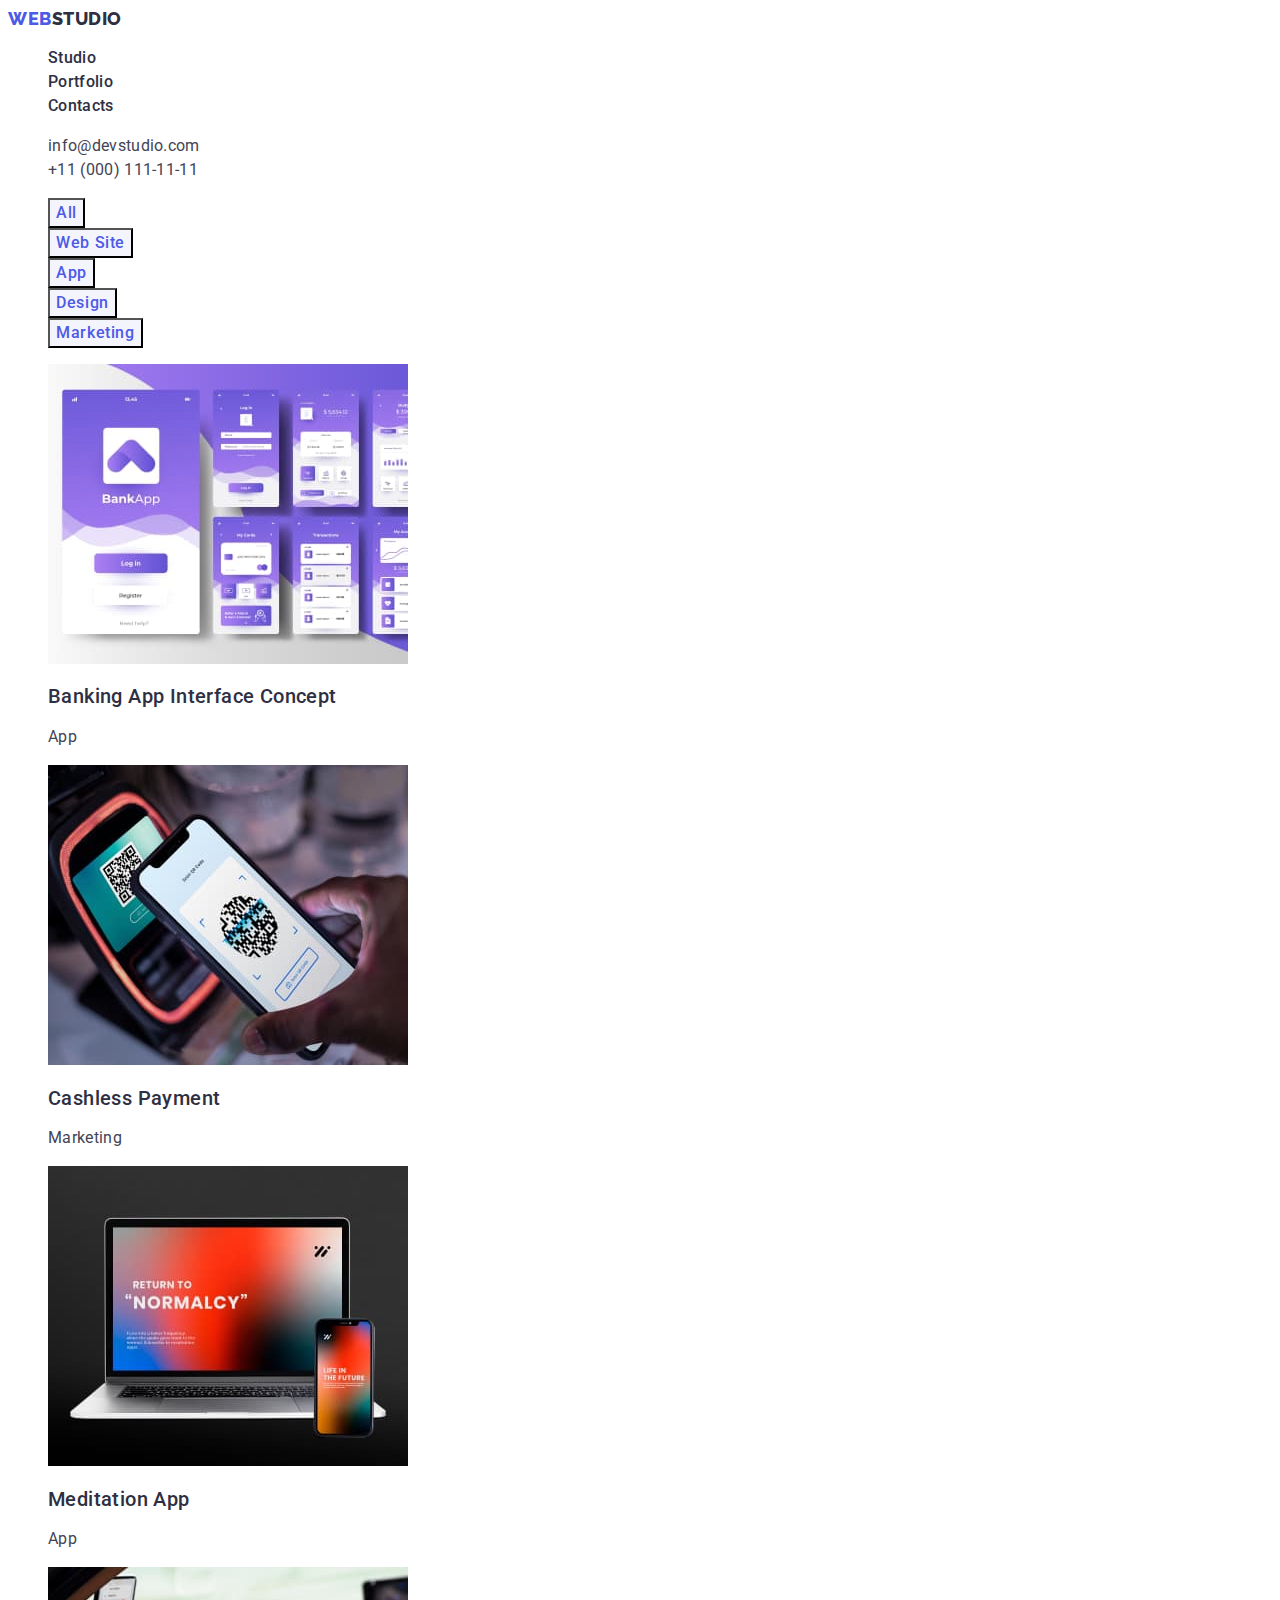
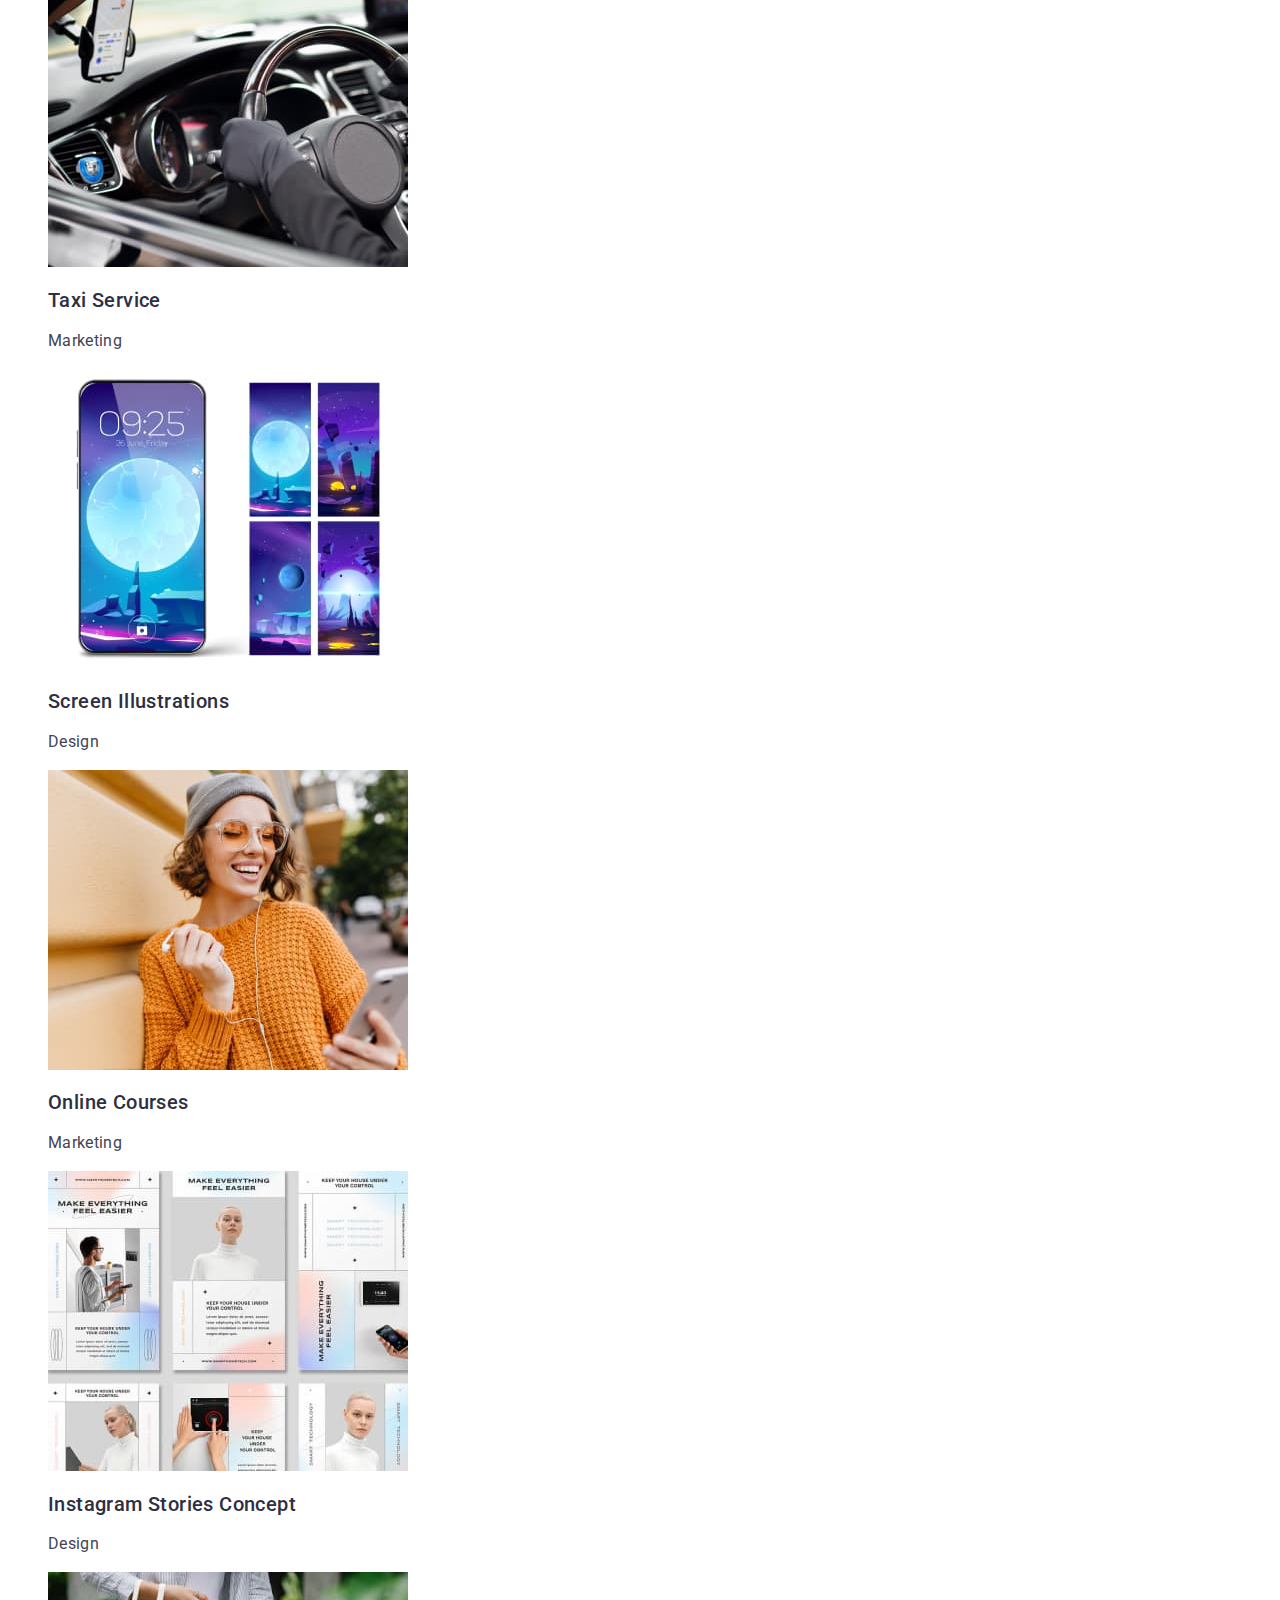
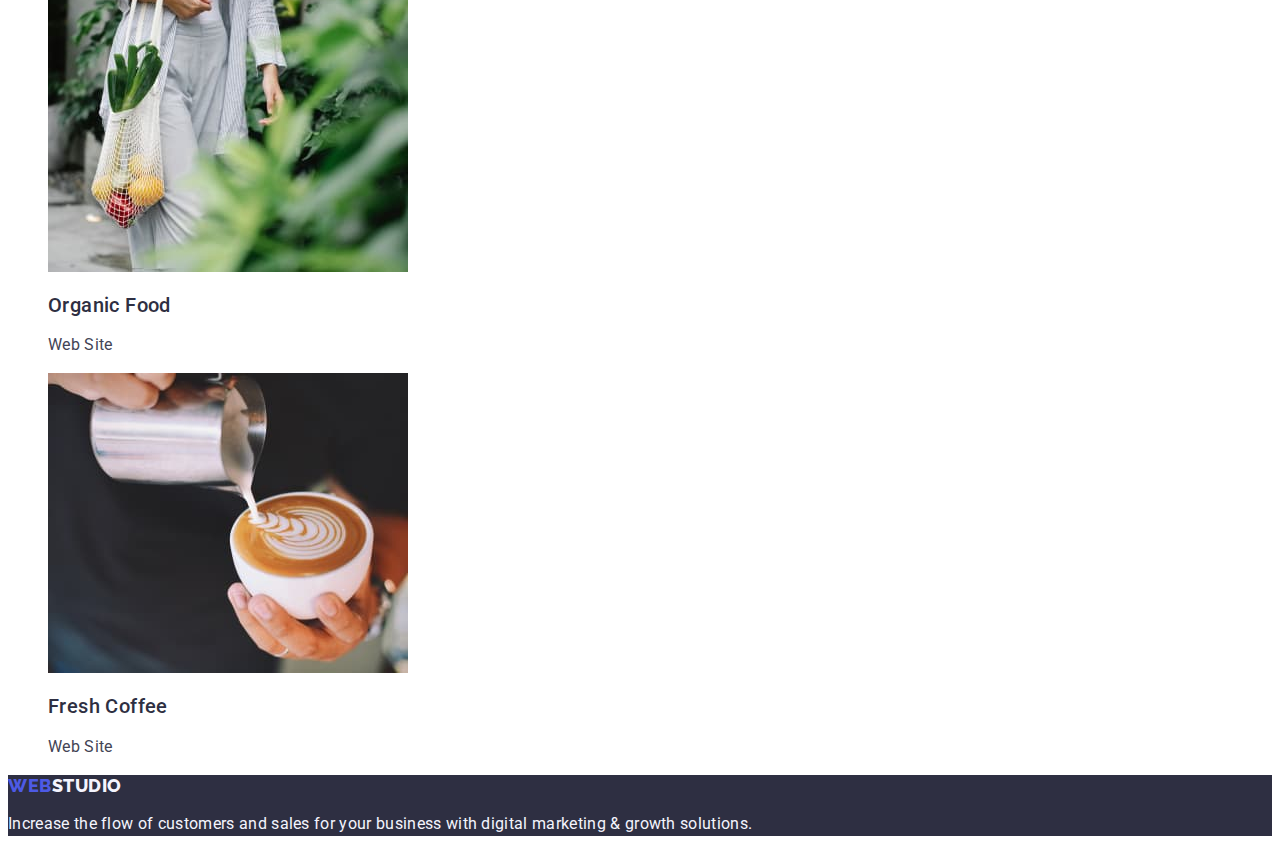
==== portfolio.html @ 4365db05 "dz3-1" ====
<!DOCTYPE html>
<html lang="en">
<head>
    <meta charset="UTF-8">
    <meta name="viewport" content="width=device-width, initial-scale=1.0">
    <title>studio</title>
    <link rel="stylesheet" href="https://cdnjs.cloudflare.com/ajax/libs/modern-normalize/2.0.0/modern-normalize.min.css" integrity="sha512-4xo8blKMVCiXpTaLzQSLSw3KFOVPWhm/TRtuPVc4WG6kUgjH6J03IBuG7JZPkcWMxJ5huwaBpOpnwYElP/m6wg==" crossorigin="anonymous" referrerpolicy="no-referrer" />
    <link rel="stylesheet" href="./css/styles.css">
    <link rel="preconnect" href="https://fonts.googleapis.com">
    <link rel="preconnect" href="https://fonts.gstatic.com" crossorigin>
    <link href="https://fonts.googleapis.com/css2?family=Raleway:wght@800&family=Roboto:wght@400;500;700&display=swap" rel="stylesheet">
</head>
<body>
    <header class="header">
    <nav class="menu-navigation">
    <a href="./index.html" class="header-logo link">WEB<span class="header-logo-studio link">Studio</span></a>
    <ul class="header-menu list">
    <li class="header-menu-item"><a href="./index.html" class="header-menu link">Studio</a></li>
    <li class="header-menu-item"><a  href="./portfolio.html" class="header-menu link">Portfolio</a></li>
    <li class="header-menu-item"><a  href="" class="header-menu link">Contacts</a></li>
    </ul>
    </nav>
    <address class="address">
    <ul class="header-address list">
    <li class="header-address-item"><a href="mailto:info@devstudio.com" class="header-address link">info@devstudio.com</a></li>
    <li class="header-address-item"><a href="tel:+110001111111" class="header-address link">+11 (000) 111-11-11</a></li>
    </ul>
    </address>
    </header>
    <main>
    <section>
    <h1 hidden>Our Portfolio</h1>
    <ul class="list">
        <li><button class="button-all" type="button">All</button></li>
        <li><button class="button-all" type="button">Web Site</button></li>
        <li><button class="button-all" type="button">App</button></li>
        <li><button class="button-all" type="button">Design</button></li>
        <li><button class="button-all" type="button">Marketing</button></li>
    </ul>
    <ul class="main-section-list list">
        <li class="main-section-link"> 
        <a class="main-section-link link" href="">
        <img src="./images/1bankingaic.jpg" alt="Banking" width="360" height="300">
        <h2 class="section-picture-title">Banking App Interface Concept</h2>
        <p class="section-picture-text">App</p>
        </a>
        </li>
        <li class="main-section-link">
        <a class="main-section-link link" href="">
        <img src="./images/2cashlesspayment.jpg" alt="Cashless" width="360" height="300">
        <h2 class="section-picture-title">Cashless Payment</h2>
        <p class="section-picture-text">Marketing</p>
        </a>
        </li>
        <li class="main-section-link">
        <a class="main-section-link link" href="">
        <img src="./images/3meditationapp.jpg" alt="Meditation" width="360" height="300">
        <h2 class="section-picture-title">Meditation App</h2>
        <p class="section-picture-text">App</p>
        </a>
        </li>
        <li class="main-section-link">
        <a class="main-section-link link" href="">
        <img src="./images/4taxiservise.jpg" alt="Taxi" width="360" height="300">
        <h2 class="section-picture-title">Taxi Service</h2>
        <p class="section-picture-text">Marketing</p>
        </a>
        </li>
        <li class="main-section-link">
        <a class="main-section-link link" href="">
        <img src="./images/5screenillustration.jpg" alt="Screen" width="360" height="300">
        <h2 class="section-picture-title">Screen Illustrations</h2>
        <p class="section-picture-text">Design</p>
        </a>
        </li>
        <li class="main-section-link">
        <a class="main-section-link link" href="">
        <img src="./images/6onlinecourses.jpg" alt="Online" width="360" height="300">
        <h2 class="section-picture-title">Online Courses</h2>
        <p class="section-picture-text">Marketing</p>
        </a>
        </li>
        <li class="main-section-link">
        <a class="main-section-link link" href="">
        <img src="./images/7instagramsc.jpg" alt="Instagram" width="360" height="300">
        <h2 class="section-picture-title">Instagram Stories Concept</h2>
        <p class="section-picture-text">Design</p>
        </a>
        </li>
        <li class="main-section-link">
        <a class="main-section-link link" href="">
        <img src="./images/8organicfood.jpg" alt="Organic" width="360" height="300">
        <h2 class="section-picture-title">Organic Food</h2>
        <p class="section-picture-text">Web Site</p>
        </a>
        </li>
        <li class="main-section-link">
        <a class="main-section-link link" href="">
        <img src="./images/9freshcoffee.jpg" alt="Coffe" width="360" height="300">
        <h2 class="section-picture-title">Fresh Coffee</h2>
        <p class="section-picture-text">Web Site</p>
        </a>
        </li>
        </ul>
        </section>
        </main>
    <footer class="footer">  
        <a href="./index.html" class="header-logo link">Web<span class="header-logo-footer">Studio</span></a>
        <p class="footer-text">Increase the flow of customers and sales for your business with digital marketing & growth solutions.</p>
    </footer>
</body>
</html>
---- css/styles.css ----
:root {
--primary-font: "Roboto", sans-serif; --logo-font: 'Raleway', sans-serif;
--slate:#434455; --navyblue: #2E2F42; --white:#FFFFFF; --iris: #4D5AE5;
--cloud: #F4F4FD; -ocean: #404BBF;  
}
body {
font-family: "Roboto", sans-serif;
color: #434455;
background-color: #FFFFFF;
}

.header-logo.link {
font-family: "Raleway", sans-serif;
font-size: 18px;
line-height: 1.17;
font-weight: 800;
letter-spacing: 0.03em;
text-align: left;
color: #4D5AE5;
text-decoration: none;
text-transform: uppercase;
}
.header-menu-link.link {
text-transform: uppercase;
}
.header-logo-studio.link {
font-family: "Raleway";
font-size: 18px;
line-height: 1.16;
letter-spacing: 0.03em;
text-align: left;
color: #2E2F42;
text-decoration: none;
}
.header-menu.link {
font-family: "Roboto";
font-size: 16px;
font-weight: 500;
line-height: 1.5;
letter-spacing: 0.02em;
text-align: left;
color: #2E2F42;
text-decoration: none;
}
.header-menu.link:hover {
color: #404BBF;
}
.header-menu.link:focus {
color:#404BBF;
}
.list {
list-style: none;
}
.header-address.link {
font-family: "Roboto";
font-size: 16px;
line-height: 1.5;
letter-spacing: 0.02em;
text-align: left;
color: #434455;
text-decoration: none;
}
.header-address.link:hover {
color:#404BBF ;
}
.header-address.link:focus {
color: #404BBF;
}
.address {
font-style: normal;
}
.header-address.list {
list-style: none;
}
.main-section {
font-size: 56px;
line-height: 1.07;
text-align: center;
letter-spacing: 0.02em;
color: #ffffff;
background-color: #2E2F42;
}
.main-title {
font-size: 56px;
line-height: 1.07;
text-align: center;
letter-spacing: 0.02em;
color: #ffffff;
}
.link {
text-decoration: none;
}
.one-button {
background-color:#4D5AE5;
font-family: "Roboto", sans-serif;
font-weight: 500;
font-size: 16px;
line-height: 1.5;
letter-spacing: 0.04em;
color: #ffffff;
cursor: pointer;
}
.one-button:hover {
background-color: #404BBF;
}
.one-button:focus {
background-color: #404BBF;
}
.button-title {
color: #FFFFFF;
}
.advantages-title {
font-family: "Roboto";
font-weight: 500;
font-size: 20px;
line-height: 1.2;
letter-spacing: 0.02em;
text-align: left;
color: #2E2F42;
}
.advantages-text {
font-family: Roboto;
font-size: 16px;
line-height: 1.5;
letter-spacing: 0.02em;
text-align: left;
color: #434455;
}
.advantages-list {
list-style: none;
}
.section-text {
font-family: "Roboto";
font-size: 36px;
line-height: 1.11;
letter-spacing: 0.02em;
text-align: center;
color: #2E2F42;
}
.section-doing {
text-transform: capitalize;
font-size: 36px;
line-height: 1.11;
letter-spacing: 0.02em;
text-align: center;
color: #2E2F42;
}

.team {
background-color: #F4F4FD;
}
.team-title {
font-family: "Roboto";
font-size: 36px;
line-height: 1.11;
letter-spacing: 0.02em;
text-align: center;
color:#2E2F42;
text-transform: capitalize;
}
.team-subtitle {
font-family: "Roboto";
font-weight: 500;
font-size: 20px;
line-height: 1.2;
letter-spacing: 0.02em;
color: #2E2F42;
}
.team-text {
font-family: "Roboto";
font-size: 16px;
line-height: 1.5;
letter-spacing: 0.02em;
color:#434455;
}
.l-list {
background-color: #FFFFFF;
list-style: none;
}
.footer {
background-color: #2E2F42;
}
.header-logo.link {
font-family: "Raleway", sans-serif;
font-size: 18px;
line-height: 1.17;
font-weight: 800;
letter-spacing: 0.03em;
text-align: left;
color: #4d5ae5;
text-decoration: none;
text-transform: uppercase;    
}

.header-logo-footer {
font-family: "Raleway", sans-serif;
font-size: 18px;
line-height: 1.17;
font-weight: 800;
letter-spacing: 0.03em;
text-align: left;
color: #F4F4FD;
text-decoration: none;
text-transform: uppercase;
}
.footer-text {
font-family: "Roboto";
font-size: 16px;
line-height: 1.5;
letter-spacing: 0.02em;
text-align: left;
color: #F4F4FD;
}
.button-all {
color:#4D5AE5;
font-family: inherit;
font-size: 16px;
font-weight: 500;
line-height: 1.5;
letter-spacing: 0.04em;
background-color: #F4F4FD;
cursor: pointer;
}
.button-all:hover {
color:#FFFFFF; background-color: #404BBF;}
.button-all:focus {
color:#FFFFFF; background-color: #404BBF; 
}
.section-picture-title {   
font-size: 20px;
font-weight: 500;
line-height: 1.2;
letter-spacing: 0.02em;
text-align: left;
color: #2E2F42;
}
.section-picture-text {  
font-size: 16px;
line-height: 1.5;
letter-spacing: 0.02em;
text-align: left;
color: #434455;
}
.main-section-link {
text-decoration: none;
}
.main-section-list {
list-style: none;
}
/**
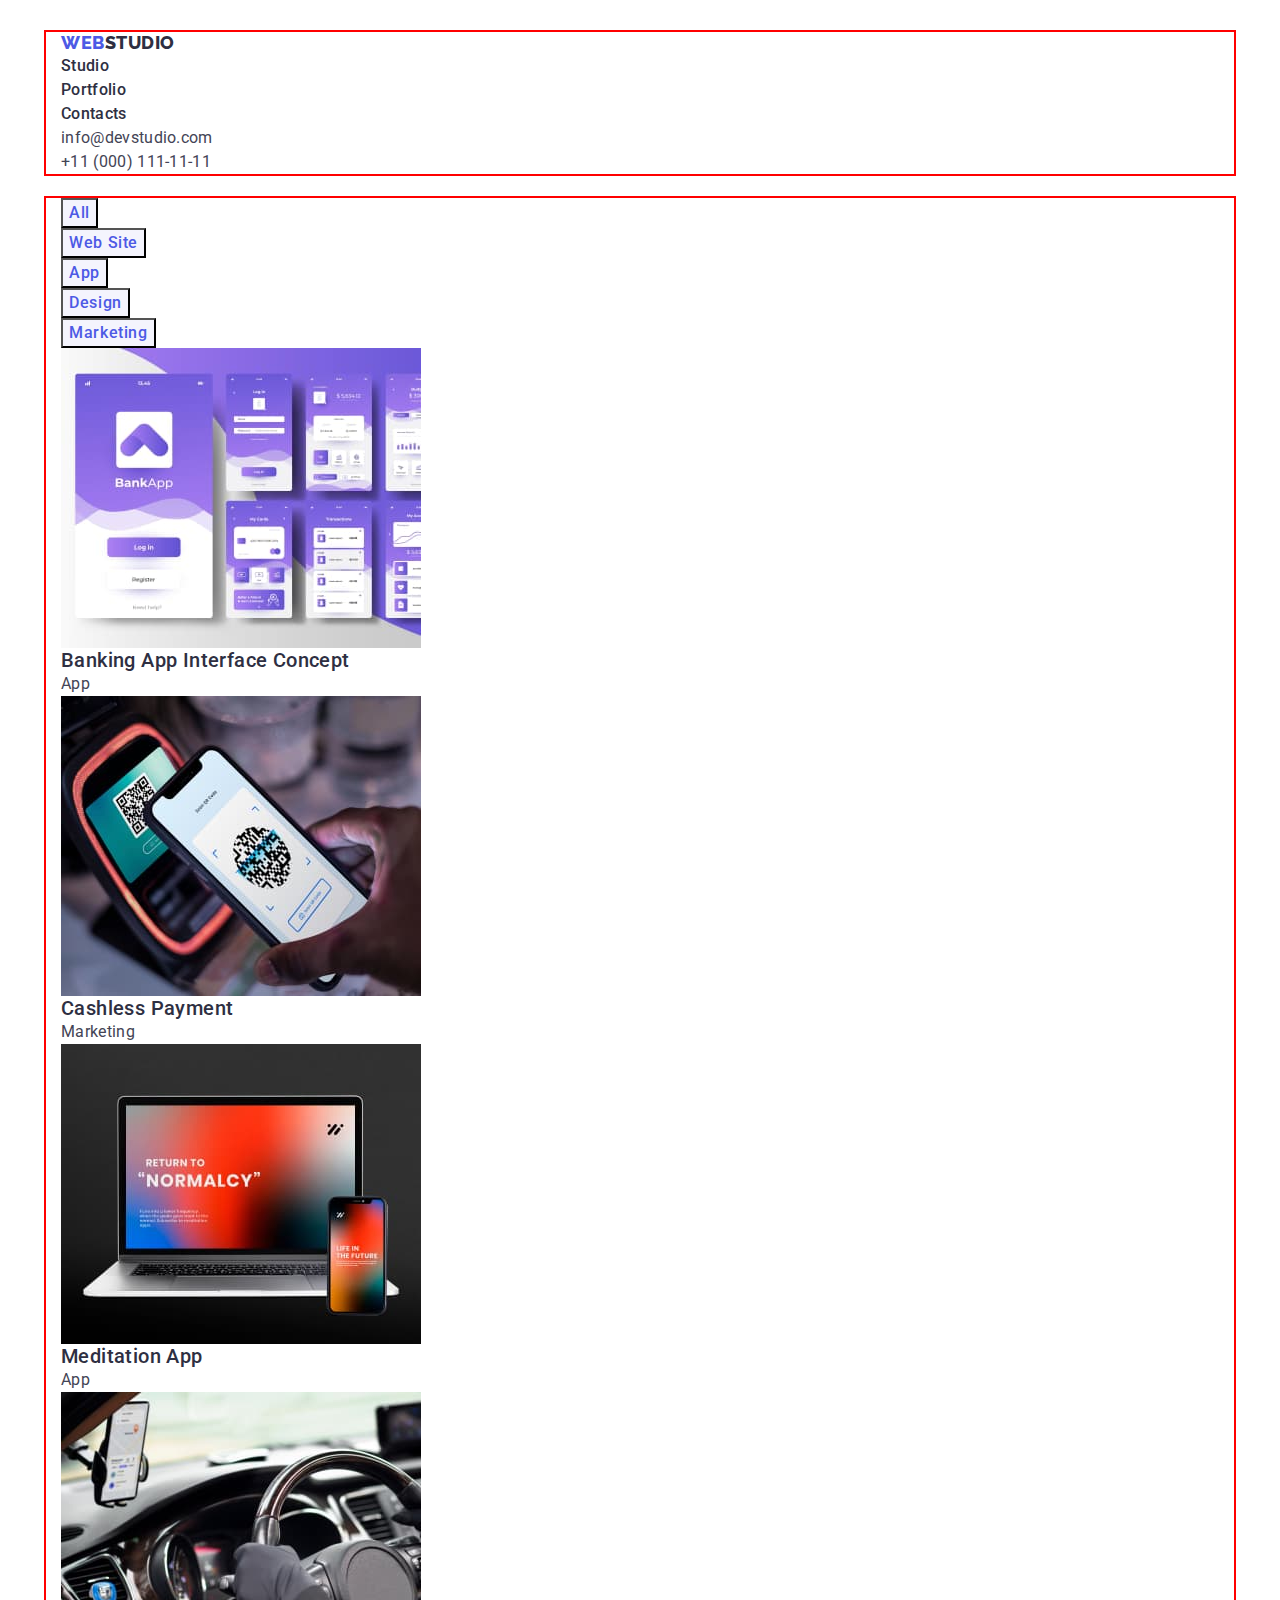
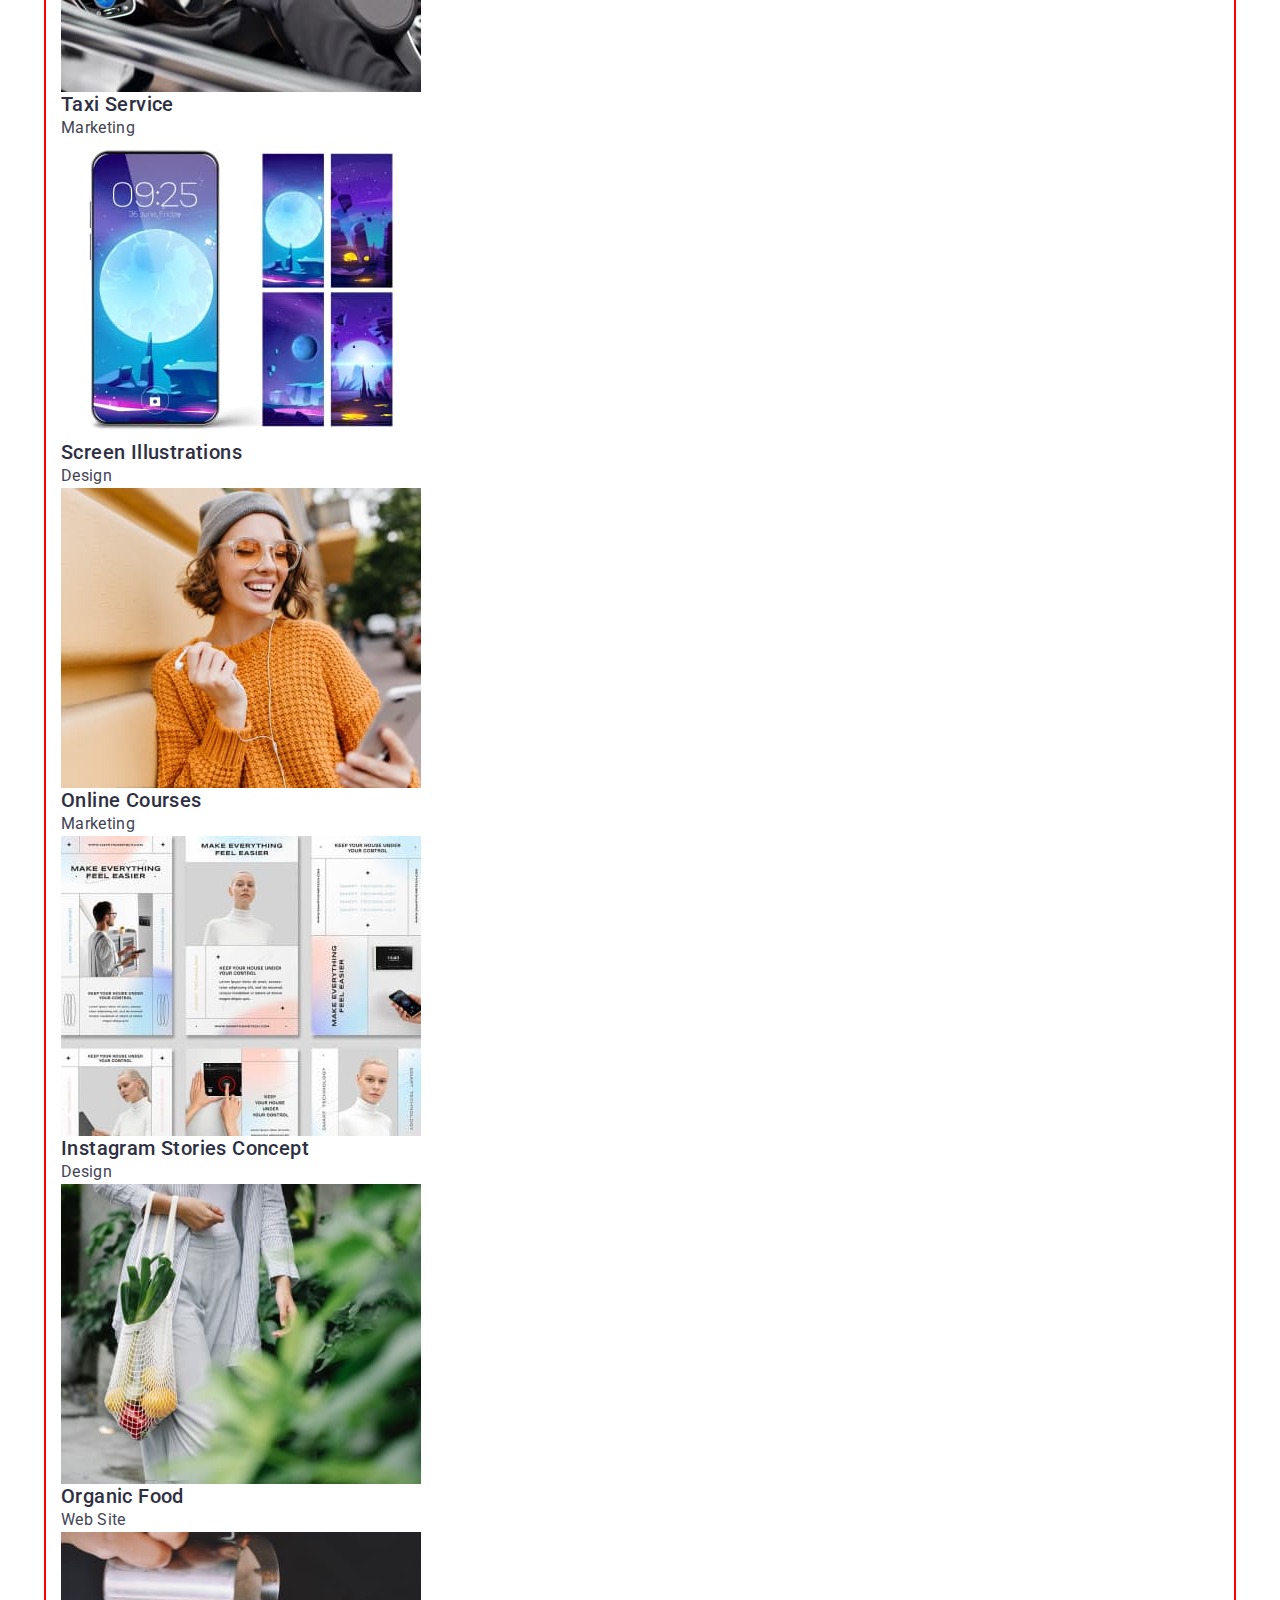
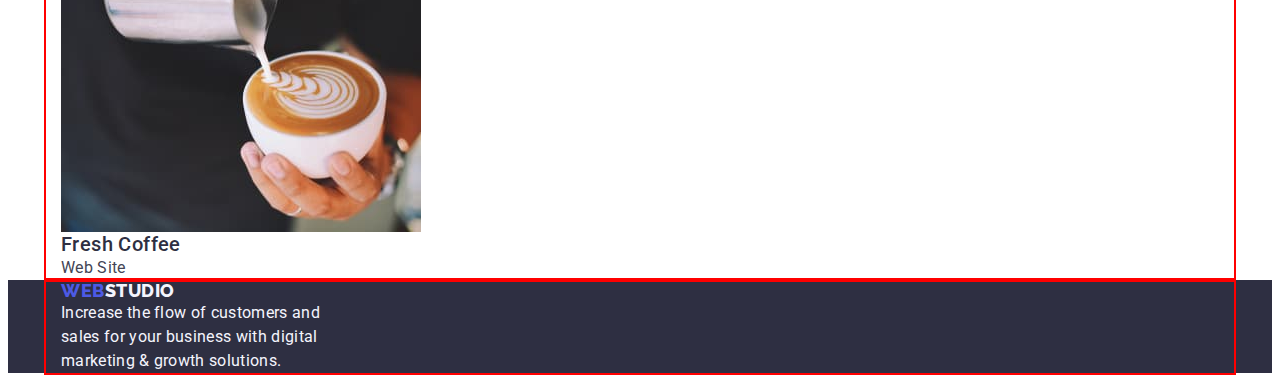
==== commit aa73ea1d: "dz3-2" ====
--- a/portfolio.html
+++ b/portfolio.html
@@ -12,6 +12,7 @@
 </head>
 <body>
     <header class="header">
+        <div class="container">
     <nav class="menu-navigation">
     <a href="./index.html" class="header-logo link">WEB<span class="header-logo-studio link">Studio</span></a>
     <ul class="header-menu list">
@@ -26,10 +27,12 @@
     <li class="header-address-item"><a href="tel:+110001111111" class="header-address link">+11 (000) 111-11-11</a></li>
     </ul>
     </address>
+    </div>
     </header>
     <main>
     <section>
-    <h1 hidden>Our Portfolio</h1>
+        <div class="container">
+    <h1 class="visually-hidden">Our Portfolio</h1>
     <ul class="list">
         <li><button class="button-all" type="button">All</button></li>
         <li><button class="button-all" type="button">Web Site</button></li>
@@ -39,75 +42,70 @@
     </ul>
     <ul class="main-section-list list">
         <li class="main-section-link"> 
-        <a class="main-section-link link" href="">
-        <img src="./images/1bankingaic.jpg" alt="Banking" width="360" height="300">
+        <a class="main-section-link link" href=""><img src="./images/1bankingaic.jpg" alt="Banking" width="360" height="300">
         <h2 class="section-picture-title">Banking App Interface Concept</h2>
         <p class="section-picture-text">App</p>
         </a>
         </li>
         <li class="main-section-link">
-        <a class="main-section-link link" href="">
-        <img src="./images/2cashlesspayment.jpg" alt="Cashless" width="360" height="300">
+        <a class="main-section-link link" href=""><img src="./images/2cashlesspayment.jpg" alt="Cashless" width="360" height="300">
         <h2 class="section-picture-title">Cashless Payment</h2>
         <p class="section-picture-text">Marketing</p>
         </a>
         </li>
         <li class="main-section-link">
-        <a class="main-section-link link" href="">
-        <img src="./images/3meditationapp.jpg" alt="Meditation" width="360" height="300">
+        <a class="main-section-link link" href=""><img src="./images/3meditationapp.jpg" alt="Meditation" width="360" height="300">
         <h2 class="section-picture-title">Meditation App</h2>
         <p class="section-picture-text">App</p>
         </a>
         </li>
         <li class="main-section-link">
-        <a class="main-section-link link" href="">
-        <img src="./images/4taxiservise.jpg" alt="Taxi" width="360" height="300">
+        <a class="main-section-link link" href=""><img src="./images/4taxiservise.jpg" alt="Taxi" width="360" height="300">
         <h2 class="section-picture-title">Taxi Service</h2>
         <p class="section-picture-text">Marketing</p>
         </a>
         </li>
         <li class="main-section-link">
-        <a class="main-section-link link" href="">
-        <img src="./images/5screenillustration.jpg" alt="Screen" width="360" height="300">
+        <a class="main-section-link link" href=""><img src="./images/5screenillustration.jpg" alt="Screen" width="360" height="300">
         <h2 class="section-picture-title">Screen Illustrations</h2>
         <p class="section-picture-text">Design</p>
         </a>
         </li>
         <li class="main-section-link">
-        <a class="main-section-link link" href="">
-        <img src="./images/6onlinecourses.jpg" alt="Online" width="360" height="300">
+        <a class="main-section-link link" href=""><img src="./images/6onlinecourses.jpg" alt="Online" width="360" height="300">
         <h2 class="section-picture-title">Online Courses</h2>
         <p class="section-picture-text">Marketing</p>
         </a>
         </li>
         <li class="main-section-link">
-        <a class="main-section-link link" href="">
-        <img src="./images/7instagramsc.jpg" alt="Instagram" width="360" height="300">
+        <a class="main-section-link link" href=""><img src="./images/7instagramsc.jpg" alt="Instagram" width="360" height="300">
         <h2 class="section-picture-title">Instagram Stories Concept</h2>
         <p class="section-picture-text">Design</p>
         </a>
         </li>
         <li class="main-section-link">
-        <a class="main-section-link link" href="">
-        <img src="./images/8organicfood.jpg" alt="Organic" width="360" height="300">
+        <a class="main-section-link link" href=""><img src="./images/8organicfood.jpg" alt="Organic" width="360" height="300">
         <h2 class="section-picture-title">Organic Food</h2>
         <p class="section-picture-text">Web Site</p>
         </a>
         </li>
         <li class="main-section-link">
-        <a class="main-section-link link" href="">
-        <img src="./images/9freshcoffee.jpg" alt="Coffe" width="360" height="300">
+        <a class="main-section-link link" href=""><img src="./images/9freshcoffee.jpg" alt="Coffe" width="360" height="300">
         <h2 class="section-picture-title">Fresh Coffee</h2>
         <p class="section-picture-text">Web Site</p>
         </a>
         </li>
         </ul>
+        </div>
         </section>
         </main>
-    <footer class="footer">  
+    <footer class="footer">
+        <div class="container">  
         <a href="./index.html" class="header-logo link">Web<span class="header-logo-footer">Studio</span></a>
         <p class="footer-text">Increase the flow of customers and sales for your business with digital marketing & growth solutions.</p>
+        </div>
     </footer>
+
 </body>
 </html>
 
--- a/css/styles.css
+++ b/css/styles.css
@@ -1,13 +1,69 @@
 :root {
---primary-font: "Roboto", sans-serif; --logo-font: 'Raleway', sans-serif;
---slate:#434455; --navyblue: #2E2F42; --white:#FFFFFF; --iris: #4D5AE5;
---cloud: #F4F4FD; -ocean: #404BBF;  
-}
+--primary-font: "Roboto", sans-serif;
+--logo-font: 'Raleway', sans-serif;
+--slate:#434455;
+--navyblue:#2E2F42;
+--white:#FFFFFF;
+--iris:#4D5AE5;
+--cloud:#F4F4FD;
+--ocean:#404BBF;  
+}
+
+p,
+h1,
+h2,
+h3,
+h4,
+h5,
+h6 {
+  margin-top: 0;
+  margin-bottom: 0;
+}
+ul,
+ol {
+padding-left: 0;
+margin-top: 0;
+margin-bottom: 0;
+}
+
+img {
+display: block;
+max-width: 100%;
+height: auto;
+}
+
 body {
 font-family: "Roboto", sans-serif;
 color: #434455;
 background-color: #FFFFFF;
 }
+
+.container {
+    width: 1158px;
+    padding: 0 15px;
+    margin: 0 auto;
+    outline: 2px solid red; 
+}  
+
+.header {
+    padding-top: 24px;
+    padding-bottom: 24px;
+}
+
+
+.visually-hidden {
+    position: absolute;
+    width: 1px;
+    height: 1px;
+    margin: -1px;
+    border: 0;
+    padding: 0;
+    white-space: nowrap;
+    clip-path: inset(100%);
+    clip: rect(0 0 0 0);
+    overflow: hidden;
+    }
+    
 
 .header-logo.link {
 font-family: "Raleway", sans-serif;
@@ -210,6 +266,7 @@
 letter-spacing: 0.02em;
 text-align: left;
 color: #F4F4FD;
+max-width: 264px;
 }
 .button-all {
 color:#4D5AE5;
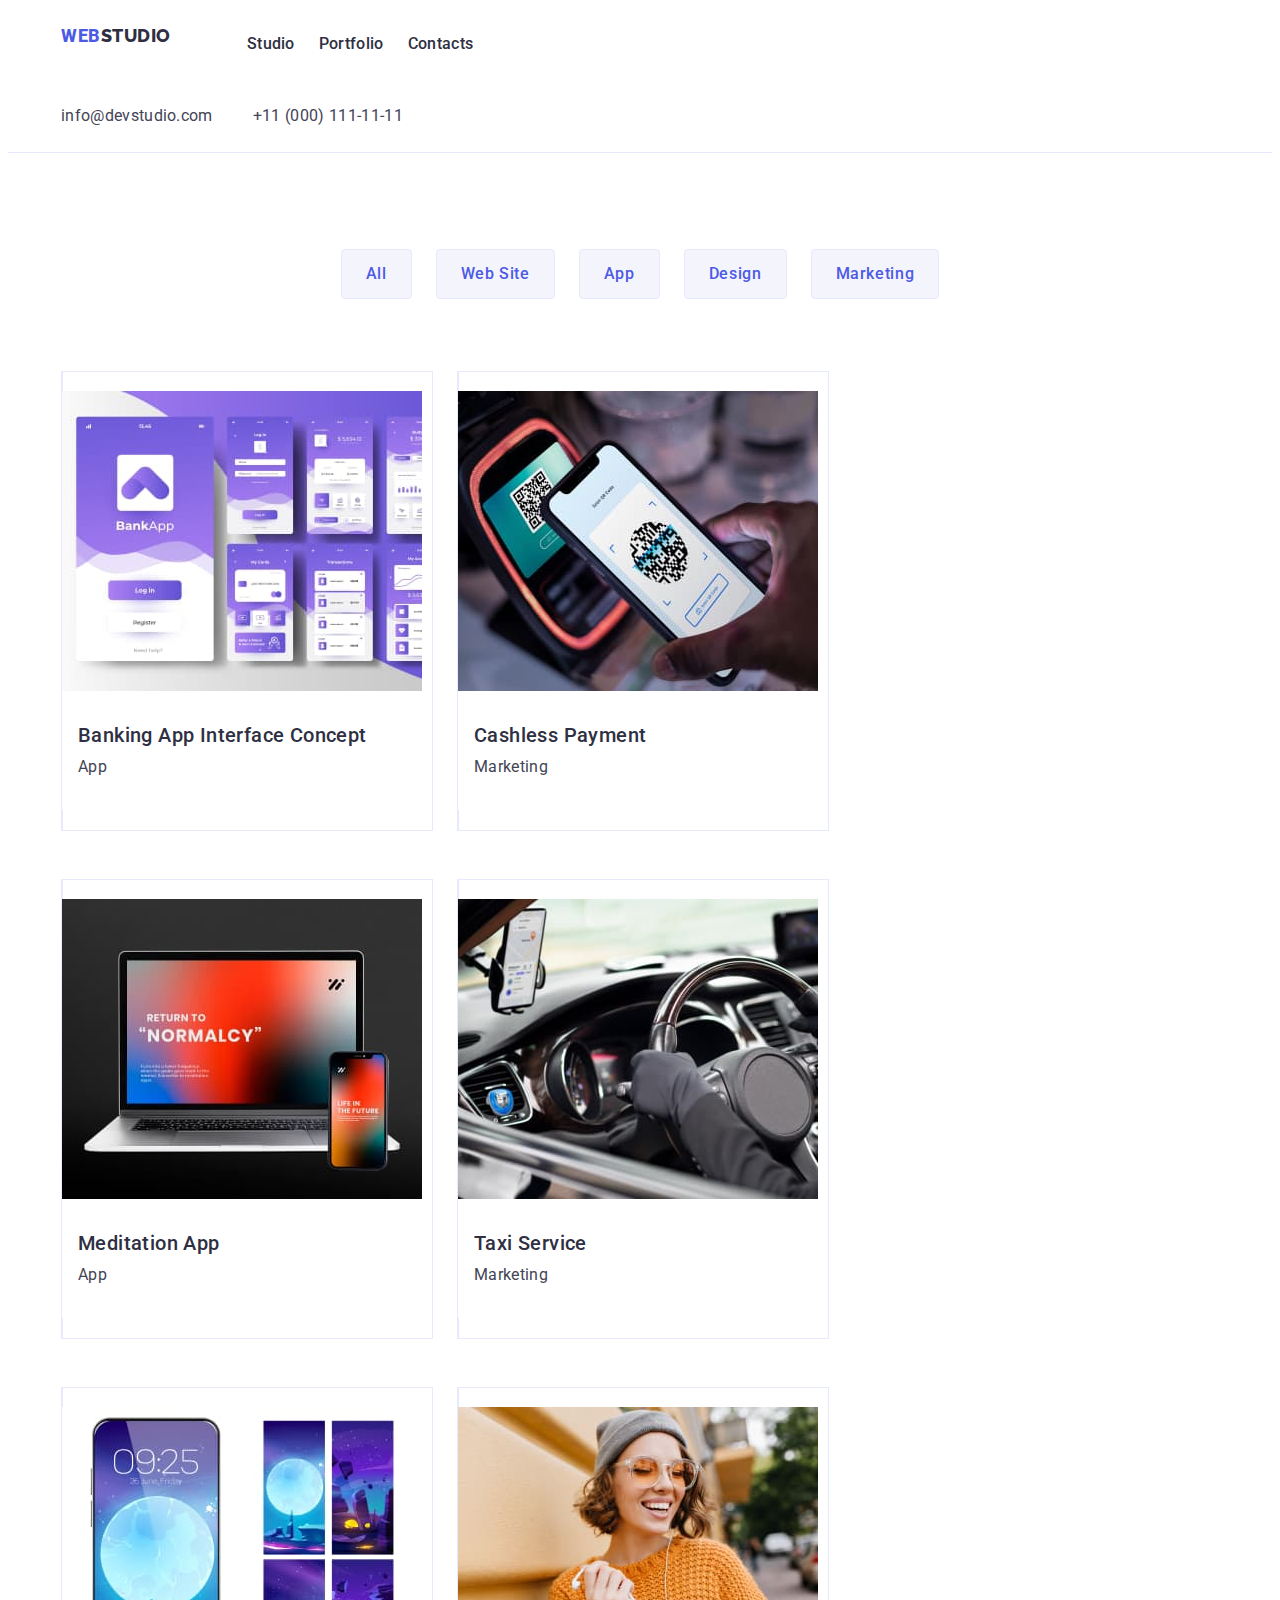
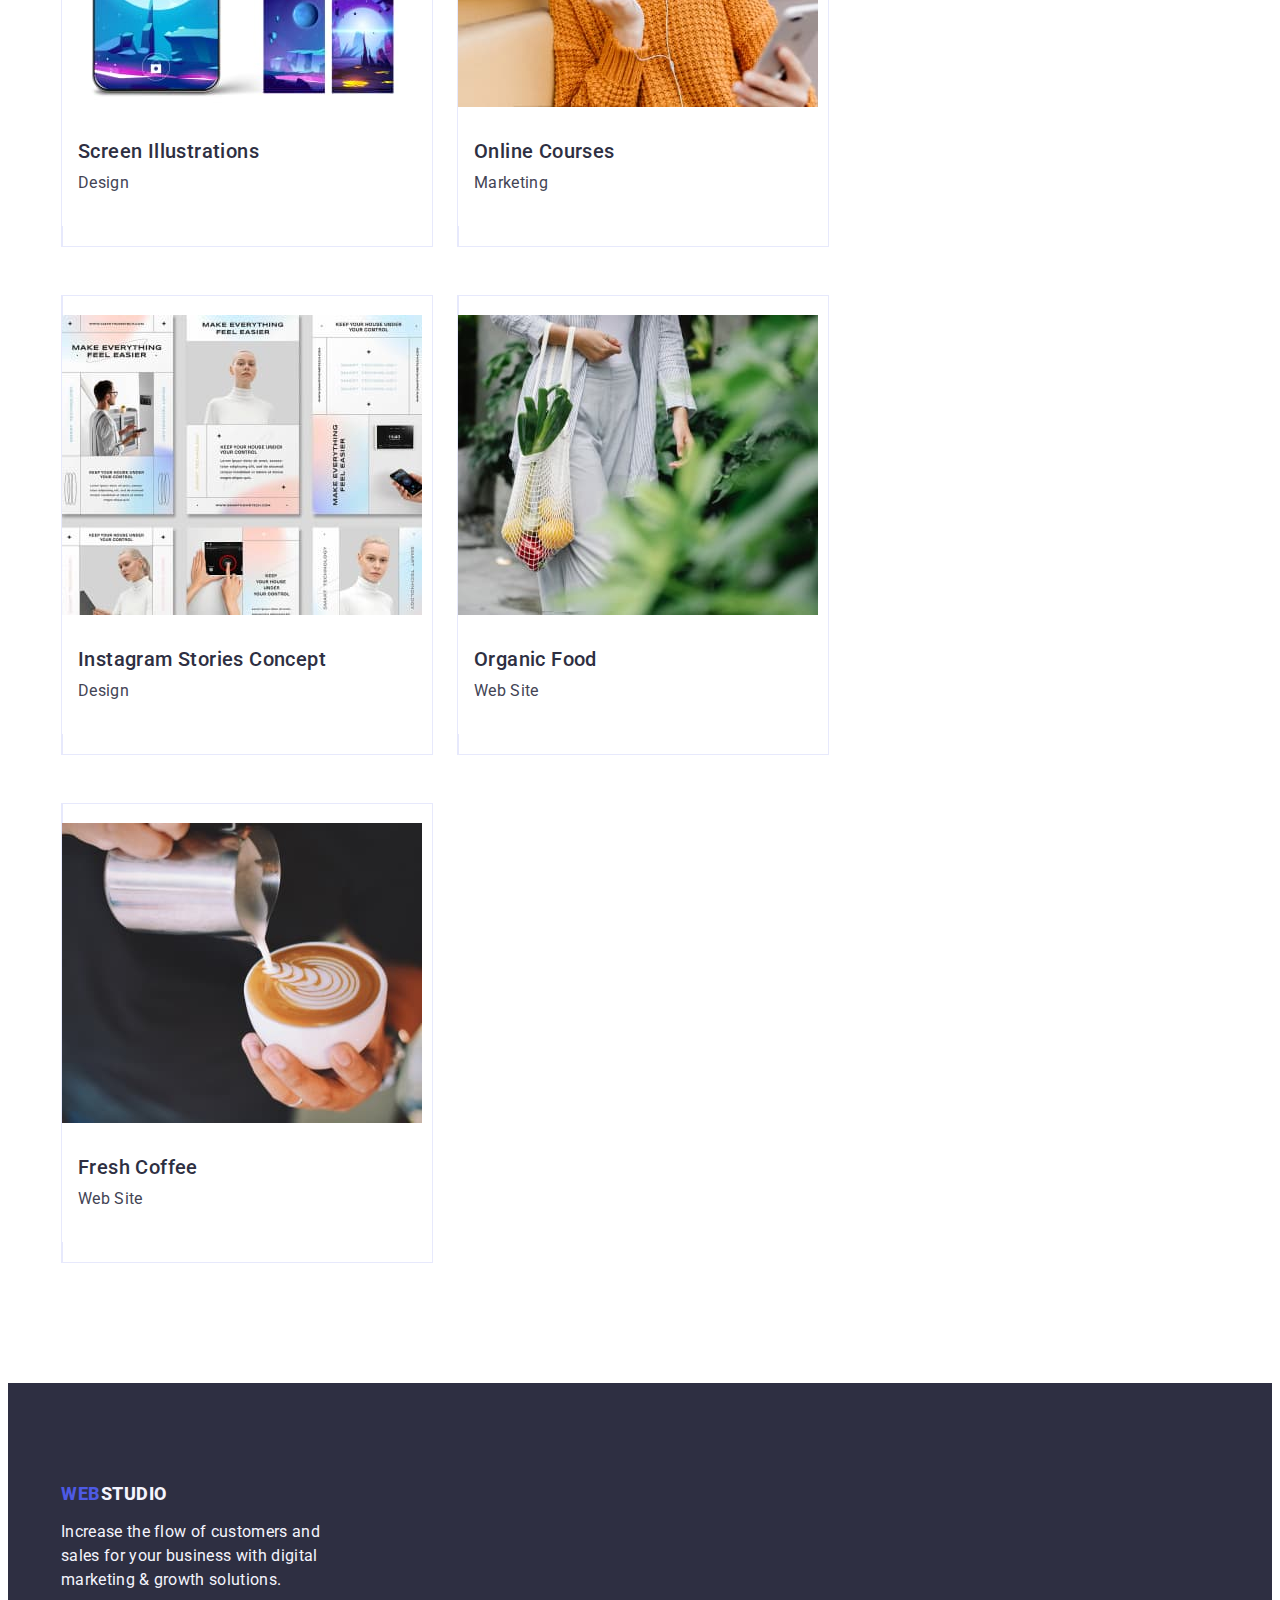
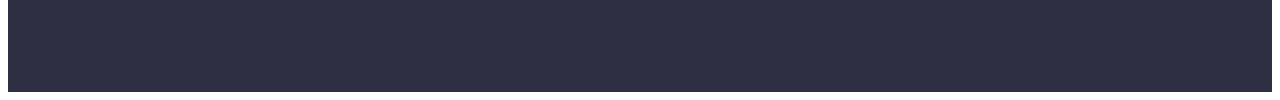
==== commit 8b841c0f: "dz-3-1" ====
--- a/portfolio.html
+++ b/portfolio.html
@@ -30,69 +30,87 @@
     </div>
     </header>
     <main>
-    <section>
+    <section class="portfolio-section">
         <div class="container">
     <h1 class="visually-hidden">Our Portfolio</h1>
-    <ul class="list">
-        <li><button class="button-all" type="button">All</button></li>
-        <li><button class="button-all" type="button">Web Site</button></li>
-        <li><button class="button-all" type="button">App</button></li>
-        <li><button class="button-all" type="button">Design</button></li>
-        <li><button class="button-all" type="button">Marketing</button></li>
+    <ul class="portfolio-button-list list">
+        <li><button class="button-all" type="button" class="portfolio-btns-items">All</button></li>
+        <li><button class="button-all" type="button" class="portfolio-btns-items">Web Site</button></li>
+        <li><button class="button-all" type="button" class="portfolio-btns-items">App</button></li>
+        <li><button class="button-all" type="button" class="portfolio-btns-items">Design</button></li>
+        <li><button class="button-all" type="button" class="portfolio-btns-items">Marketing</button></li>
     </ul>
     <ul class="main-section-list list">
         <li class="main-section-link"> 
-        <a class="main-section-link link" href=""><img src="./images/1bankingaic.jpg" alt="Banking" width="360" height="300">
+        <a class="main-section-link link" href=""><img src="./images/1bankingaic.jpg" alt="Banking" width="360">
+        <div class="portfolio-card-content">
         <h2 class="section-picture-title">Banking App Interface Concept</h2>
         <p class="section-picture-text">App</p>
+        </div>
         </a>
         </li>
         <li class="main-section-link">
-        <a class="main-section-link link" href=""><img src="./images/2cashlesspayment.jpg" alt="Cashless" width="360" height="300">
-        <h2 class="section-picture-title">Cashless Payment</h2>
+        <a class="main-section-link link" href=""><img src="./images/2cashlesspayment.jpg" alt="Cashless" width="360">
+            <div class="portfolio-card-content">
+            <h2 class="section-picture-title">Cashless Payment</h2>
         <p class="section-picture-text">Marketing</p>
+        </div>
         </a>
         </li>
         <li class="main-section-link">
-        <a class="main-section-link link" href=""><img src="./images/3meditationapp.jpg" alt="Meditation" width="360" height="300">
-        <h2 class="section-picture-title">Meditation App</h2>
+        <a class="main-section-link link" href=""><img src="./images/3meditationapp.jpg" alt="Meditation" width="360">
+            <div class="portfolio-card-content">
+            <h2 class="section-picture-title">Meditation App</h2>
         <p class="section-picture-text">App</p>
+            </div>
         </a>
         </li>
         <li class="main-section-link">
-        <a class="main-section-link link" href=""><img src="./images/4taxiservise.jpg" alt="Taxi" width="360" height="300">
-        <h2 class="section-picture-title">Taxi Service</h2>
+        <a class="main-section-link link" href=""><img src="./images/4taxiservise.jpg" alt="Taxi" width="360">
+            <div class="portfolio-card-content">
+            <h2 class="section-picture-title">Taxi Service</h2>
         <p class="section-picture-text">Marketing</p>
+            </div>
         </a>
         </li>
         <li class="main-section-link">
-        <a class="main-section-link link" href=""><img src="./images/5screenillustration.jpg" alt="Screen" width="360" height="300">
-        <h2 class="section-picture-title">Screen Illustrations</h2>
+        <a class="main-section-link link" href=""><img src="./images/5screenillustration.jpg" alt="Screen" width="360">
+            <div class="portfolio-card-content">
+            <h2 class="section-picture-title">Screen Illustrations</h2>
         <p class="section-picture-text">Design</p>
+            </div>
         </a>
         </li>
         <li class="main-section-link">
-        <a class="main-section-link link" href=""><img src="./images/6onlinecourses.jpg" alt="Online" width="360" height="300">
-        <h2 class="section-picture-title">Online Courses</h2>
+        <a class="main-section-link link" href=""><img src="./images/6onlinecourses.jpg" alt="Online" width="360">
+            <div class="portfolio-card-content">
+            <h2 class="section-picture-title">Online Courses</h2>
         <p class="section-picture-text">Marketing</p>
+            </div>
         </a>
         </li>
         <li class="main-section-link">
-        <a class="main-section-link link" href=""><img src="./images/7instagramsc.jpg" alt="Instagram" width="360" height="300">
-        <h2 class="section-picture-title">Instagram Stories Concept</h2>
+        <a class="main-section-link link" href=""><img src="./images/7instagramsc.jpg" alt="Instagram" width="360">
+            <div class="portfolio-card-content">
+            <h2 class="section-picture-title">Instagram Stories Concept</h2>
         <p class="section-picture-text">Design</p>
+            </div>
         </a>
         </li>
         <li class="main-section-link">
-        <a class="main-section-link link" href=""><img src="./images/8organicfood.jpg" alt="Organic" width="360" height="300">
-        <h2 class="section-picture-title">Organic Food</h2>
+        <a class="main-section-link link" href=""><img src="./images/8organicfood.jpg" alt="Organic" width="360">
+            <div class="portfolio-card-content">
+            <h2 class="section-picture-title">Organic Food</h2>
         <p class="section-picture-text">Web Site</p>
+            </div>
         </a>
         </li>
         <li class="main-section-link">
-        <a class="main-section-link link" href=""><img src="./images/9freshcoffee.jpg" alt="Coffe" width="360" height="300">
-        <h2 class="section-picture-title">Fresh Coffee</h2>
+        <a class="main-section-link link" href=""><img src="./images/9freshcoffee.jpg" alt="Coffe" width="360">
+            <div class="portfolio-card-content">
+            <h2 class="section-picture-title">Fresh Coffee</h2>
         <p class="section-picture-text">Web Site</p>
+            </div>
         </a>
         </li>
         </ul>
--- a/css/styles.css
+++ b/css/styles.css
@@ -7,6 +7,11 @@
 --iris:#4D5AE5;
 --cloud:#F4F4FD;
 --ocean:#404BBF;  
+--green: #31d0aa;
+--lightslate: #8e8f99;
+--cornflower: #e7e9fc;
+--grey: #2e2f42;
+--dairy: #fcfcfc;
 }
 
 p,
@@ -34,7 +39,7 @@
 
 body {
 font-family: "Roboto", sans-serif;
-color: #434455;
+color: var(--slate);
 background-color: #FFFFFF;
 }
 
@@ -42,14 +47,17 @@
     width: 1158px;
     padding: 0 15px;
     margin: 0 auto;
-    outline: 2px solid red; 
+   /* outline: 2px solid red;*/ 
 }  
 
 .header {
-    padding-top: 24px;
-    padding-bottom: 24px;
-}
-
+border-bottom: 1px solid #e7e9fc;
+}
+
+.header-container {
+    display: flex;
+  }
+  
 
 .visually-hidden {
     position: absolute;
@@ -63,7 +71,10 @@
     clip: rect(0 0 0 0);
     overflow: hidden;
     }
-    
+    .menu-navigation {
+        display: flex;
+        align-items: center;
+      }
 
 .header-logo.link {
 font-family: "Raleway", sans-serif;
@@ -76,6 +87,11 @@
 text-decoration: none;
 text-transform: uppercase;
 }
+.header-menu {
+    display: flex;
+    gap: 40px;
+  }
+ 
 .header-menu-link.link {
 text-transform: uppercase;
 }
@@ -88,33 +104,40 @@
 color: #2E2F42;
 text-decoration: none;
 }
+
 .header-menu.link {
-font-family: "Roboto";
-font-size: 16px;
-font-weight: 500;
-line-height: 1.5;
-letter-spacing: 0.02em;
-text-align: left;
-color: #2E2F42;
-text-decoration: none;
-}
-.header-menu.link:hover {
-color: #404BBF;
-}
-.header-menu.link:focus {
-color:#404BBF;
-}
+    color: var(--navyblue);
+    font-size: 16px;
+    font-weight: 500;
+    line-height: 1.5;
+    letter-spacing: 0.02em;
+    padding: 24px 0 24px;
+  }
+  
+  .header-menu.link:hover,
+  .header-menu.link:focus {
+    color: var(--ocean);
+  }
+  
+
 .list {
 list-style: none;
 }
+.header-address-item {
+    padding: 24px 0;
+  }
+  
+  .header-address link:hover,
+  .header-address link:focus {
+    color: var(--ocean);
+  }
+  
+
 .header-address.link {
-font-family: "Roboto";
-font-size: 16px;
-line-height: 1.5;
-letter-spacing: 0.02em;
-text-align: left;
-color: #434455;
-text-decoration: none;
+    color: var(--slate);
+    font-size: 16px;
+    line-height: 1.5;
+    letter-spacing: 0.02em;
 }
 .header-address.link:hover {
 color:#404BBF ;
@@ -124,37 +147,52 @@
 }
 .address {
 font-style: normal;
+margin-left: auto;
 }
 .header-address.list {
-list-style: none;
-}
+display: flex;
+gap: 40px;
+}
+
+.wrap {
+    display: flex;
+    flex-direction: column;
+    align-items: center;
+  }
+  
 .main-section {
-font-size: 56px;
-line-height: 1.07;
-text-align: center;
-letter-spacing: 0.02em;
-color: #ffffff;
-background-color: #2E2F42;
+    background-color: var(--navyblue);
+    padding: 188px 0;
+  
 }
 .main-title {
 font-size: 56px;
 line-height: 1.07;
 text-align: center;
 letter-spacing: 0.02em;
-color: #ffffff;
+color: var(--white);
+margin-bottom: 48px;
+max-width: 496px;
+
 }
 .link {
 text-decoration: none;
 }
 .one-button {
-background-color:#4D5AE5;
-font-family: "Roboto", sans-serif;
-font-weight: 500;
-font-size: 16px;
-line-height: 1.5;
-letter-spacing: 0.04em;
-color: #ffffff;
-cursor: pointer;
+    color: var(--white);
+    background-color: var(--iris);
+    font-family: inherit;
+    font-size: 16px;
+    font-weight: 500;
+    line-height: 1.5;
+    letter-spacing: 0.04em;
+      display: block;
+    min-width: 169px;
+    height: 56px;
+    border: none;
+    border-radius: 4px;
+    cursor: pointer;
+  
 }
 .one-button:hover {
 background-color: #404BBF;
@@ -165,26 +203,39 @@
 .button-title {
 color: #FFFFFF;
 }
+.section-advantages {
+padding: 120px 0;
+}
+
+.advantages-list {
+    display: flex;
+    gap: 24px;
+  }
+  .advantages-item {
+    width: calc((100% - 24px * 3) / 4);
+  }
+  
 .advantages-title {
-font-family: "Roboto";
-font-weight: 500;
-font-size: 20px;
-line-height: 1.2;
-letter-spacing: 0.02em;
-text-align: left;
-color: #2E2F42;
+    color: var(--navyblue);
+    font-size: 20px;
+    font-weight: 500;
+    line-height: 1.2;
+    letter-spacing: 0.02em;
+    margin-bottom: 8px;
 }
 .advantages-text {
-font-family: Roboto;
-font-size: 16px;
-line-height: 1.5;
-letter-spacing: 0.02em;
-text-align: left;
-color: #434455;
+    color: var(--slate);
+    font-size: 16px;
+    line-height: 1.5;
+    letter-spacing: 0.02em;
 }
 .advantages-list {
 list-style: none;
 }
+.section-about {
+    padding-bottom: 120px;
+  }
+
 .section-text {
 font-family: "Roboto";
 font-size: 36px;
@@ -194,89 +245,121 @@
 color: #2E2F42;
 }
 .section-doing {
-text-transform: capitalize;
-font-size: 36px;
-line-height: 1.11;
-letter-spacing: 0.02em;
-text-align: center;
-color: #2E2F42;
-}
+    color: var(--navyblue);
+    text-align: center;
+    font-size: 36px;
+    line-height: 1.11;
+    letter-spacing: 0.02em;
+    text-transform: capitalize;
+    margin-bottom: 72px;
+  }
+  .list {
+    display: flex;
+    gap: 24px;
+    }
+.section-about-item {
+     width: calc((100% - 2 * 24px) / 3);
+      }
 
 .team {
-background-color: #F4F4FD;
+    background: var(--cloud);
+    padding: 120px 0;
+  
 }
 .team-title {
-font-family: "Roboto";
-font-size: 36px;
-line-height: 1.11;
-letter-spacing: 0.02em;
-text-align: center;
-color:#2E2F42;
-text-transform: capitalize;
-}
+    color: var(--navyblue);
+    text-align: center;
+    font-size: 36px;
+    line-height: 1.11;
+    letter-spacing: 0.02em;
+  text-transform: capitalize;
+    margin-bottom: 72px;
+  }
+
+
 .team-subtitle {
-font-family: "Roboto";
-font-weight: 500;
-font-size: 20px;
-line-height: 1.2;
-letter-spacing: 0.02em;
-color: #2E2F42;
+    color: var(--navyblue);
+    text-align: center;
+    margin-bottom: 8px;
+     font-size: 20px;
+    font-weight: 500;
+    line-height: 1.2;
+    letter-spacing: 0.02em;
+  
 }
 .team-text {
-font-family: "Roboto";
-font-size: 16px;
-line-height: 1.5;
-letter-spacing: 0.02em;
-color:#434455;
+    color: var(--slate);
+    text-align: center;
+    font-size: 16px;
+    line-height: 1.5;
+    letter-spacing: 0.02em;
+  
 }
 .l-list {
-background-color: #FFFFFF;
-list-style: none;
-}
+    background-color: #ffffff;
+    border-radius: 0px 0px 4px 4px;
+    box-shadow: 0px 2px 1px 0px rgba(46, 47, 66, 0.08),
+    0px 1px 1px 0px rgba(46, 47, 66, 0.16),
+    0px 1px 6px 0px rgba(46, 47, 66, 0.08);
+    width: calc((100% - 24px * 3) / 4);
+}
+.section-item-wrap {
+    padding: 32px 0;
+  }
+
 .footer {
-background-color: #2E2F42;
-}
+    background: var(--navyblue);
+    padding: 100px 0;
+  
+}
+.header-logo {
+    color: #4d5ae5;
+    font-family: var(--fontlogo);
+    font-size: 18px;
+    font-weight: 800;
+    line-height: 1.17;
+    letter-spacing: 0.03em;
+    text-transform: uppercase;
+    margin-right: 76px;
+  }
+  
 .header-logo.link {
-font-family: "Raleway", sans-serif;
-font-size: 18px;
-line-height: 1.17;
-font-weight: 800;
-letter-spacing: 0.03em;
-text-align: left;
-color: #4d5ae5;
-text-decoration: none;
-text-transform: uppercase;    
-}
-
-.header-logo-footer {
-font-family: "Raleway", sans-serif;
-font-size: 18px;
-line-height: 1.17;
-font-weight: 800;
-letter-spacing: 0.03em;
-text-align: left;
-color: #F4F4FD;
-text-decoration: none;
-text-transform: uppercase;
+        color: #4d5ae5;
+        font-family: var(--fontlogo);
+        font-size: 18px;
+        font-weight: 800;
+        line-height: 1.17;
+        letter-spacing: 0.03em;
+        text-transform: uppercase;
+        display: inline-block;
+        margin-bottom: 16px;
+      }
+ 
+      .header-logo-footer {
+        color: #f4f4fd;
 }
 .footer-text {
-font-family: "Roboto";
-font-size: 16px;
-line-height: 1.5;
-letter-spacing: 0.02em;
-text-align: left;
-color: #F4F4FD;
-max-width: 264px;
+    color: var(--cloud);
+    font-size: 16px;
+    line-height: 1.5;
+    letter-spacing: 0.02em;
+    max-width: 264px;
+  
 }
 .button-all {
-color:#4D5AE5;
-font-family: inherit;
-font-size: 16px;
-font-weight: 500;
-line-height: 1.5;
-letter-spacing: 0.04em;
-background-color: #F4F4FD;
-cursor: pointer;
+    color: #4d5ae5;
+    background-color: #f4f4fd;
+    text-align: center;
+    cursor: pointer;
+    font-size: 16px;
+    font-family: "Roboto", sans-serif;
+    font-weight: 500;
+    line-height: 1.5;
+    letter-spacing: 0.04em;
+    padding: 12px 24px;
+    border: 1px solid var(--cornflower);
+    border-radius: 4px;
+  
 }
 .button-all:hover {
 color:#FFFFFF; background-color: #404BBF;}
@@ -284,24 +367,43 @@
 color:#FFFFFF; background-color: #404BBF; 
 }
 .section-picture-title {   
-font-size: 20px;
-font-weight: 500;
-line-height: 1.2;
-letter-spacing: 0.02em;
-text-align: left;
-color: #2E2F42;
+    color: #2e2f42;
+    font-size: 20px;
+    font-weight: 500;
+    line-height: 1.2;
+    letter-spacing: 0.02em;
+    margin-bottom: 8px;
+  
 }
 .section-picture-text {  
-font-size: 16px;
-line-height: 1.5;
-letter-spacing: 0.02em;
-text-align: left;
-color: #434455;
+    color: #434455;
+    font-size: 16px;
+    line-height: 1.5;
+    letter-spacing: 0.02em;
 }
 .main-section-link {
-text-decoration: none;
+    border: 1px solid var(--cornflower);
+    background: var(--white);
+    width: calc((100% - 24px * 2) / 3);
 }
 .main-section-list {
-list-style: none;
-}
-/**
+    display: flex;
+    flex-wrap: wrap;
+    gap: 48px 24px;
+  
+}
+.portfolio-card-content {
+    padding: 32px 16px;
+    border-top: none;
+  }
+
+.portfolio-section {
+    padding: 96px 0 120px 0;
+  }
+  .portfolio-button-list {
+    display: flex;
+    justify-content: center;
+    gap: 24px;
+    margin-bottom: 72px;
+  }
+   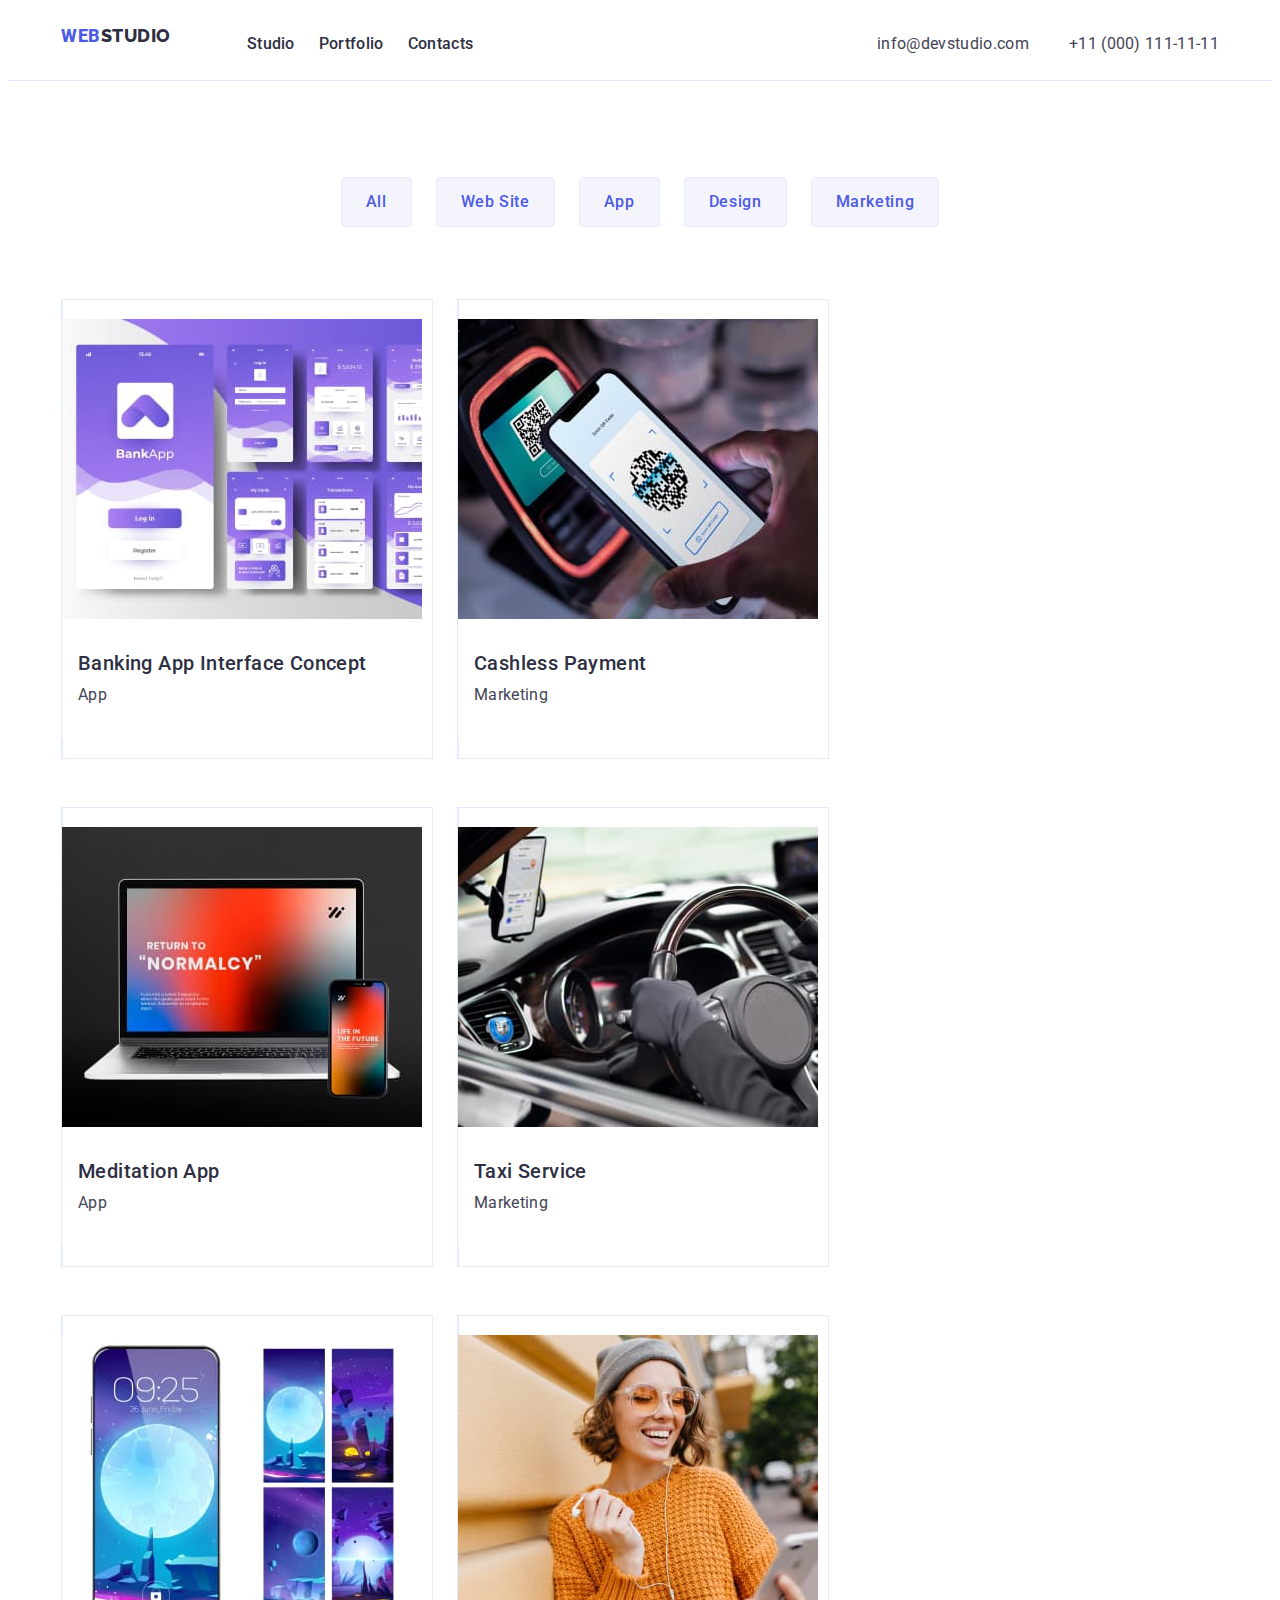
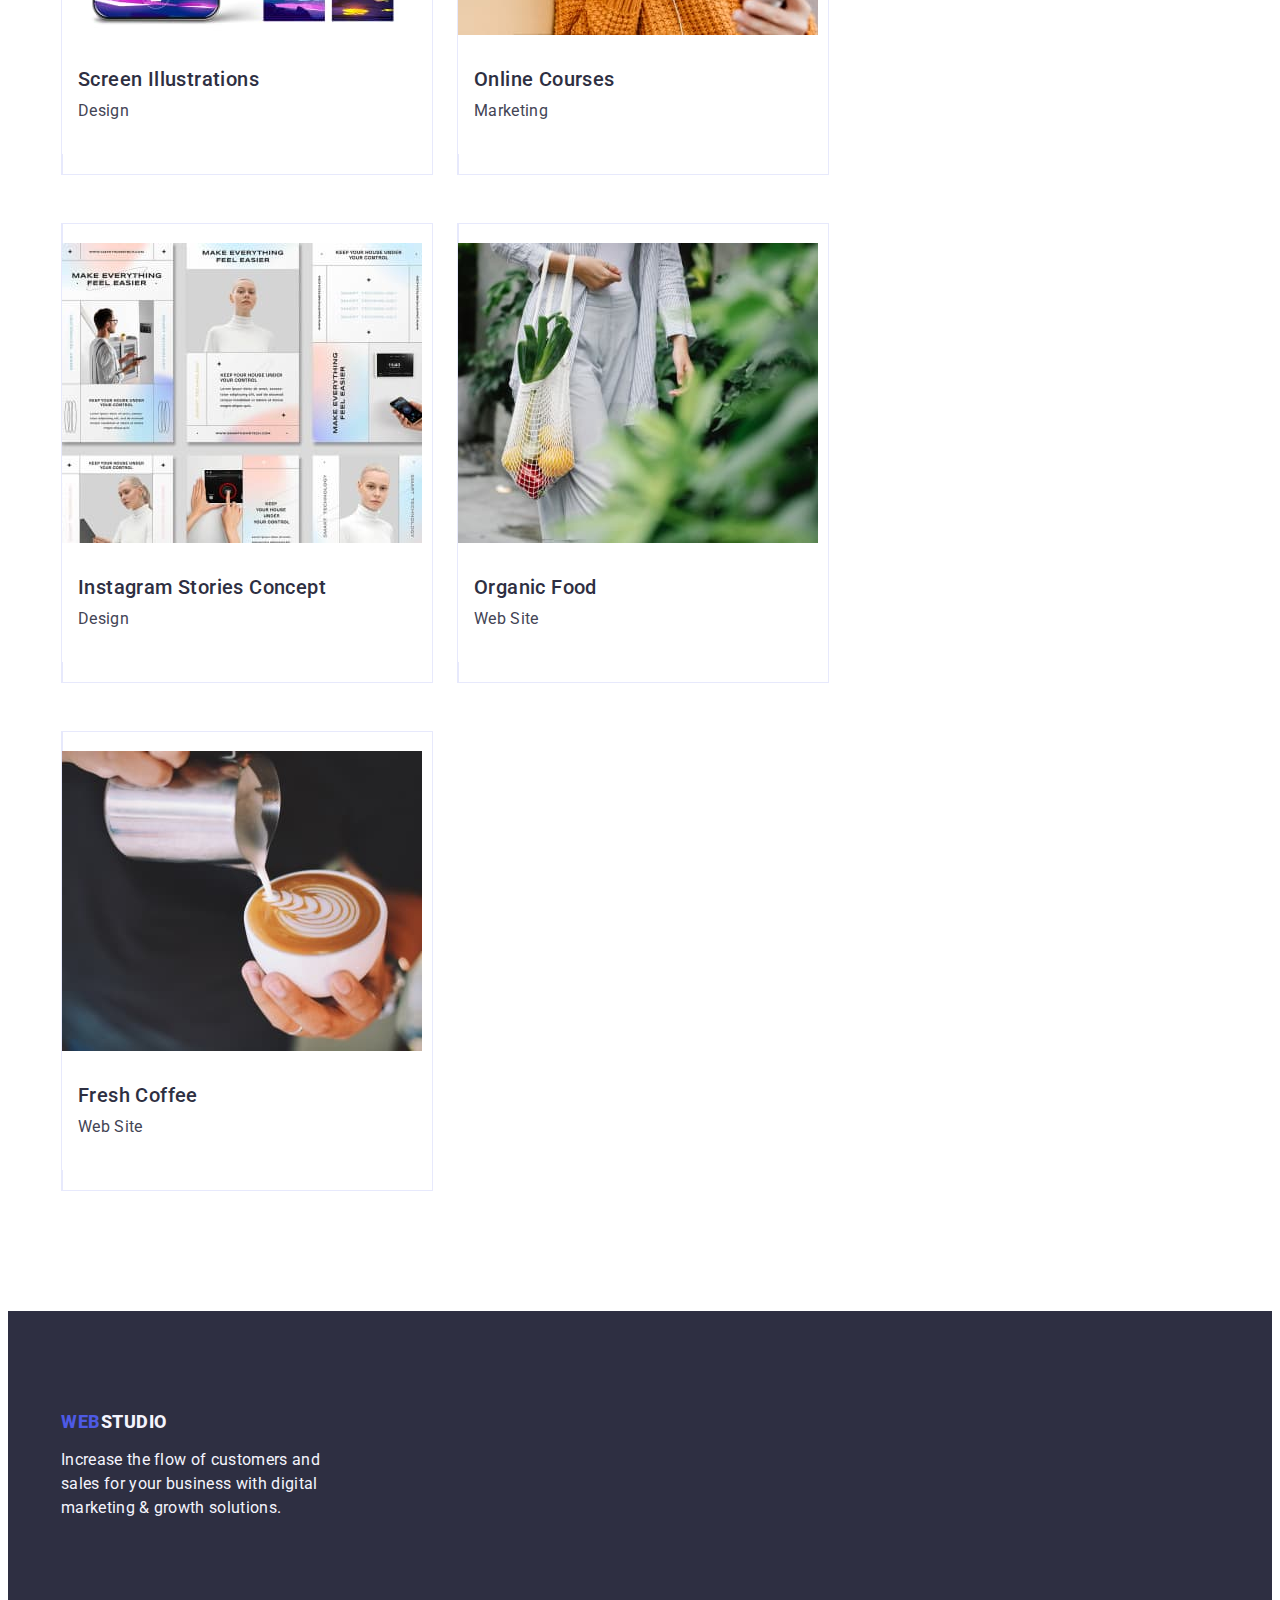
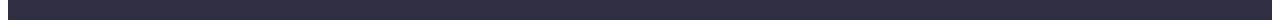
==== commit 3b5735cf: "dz3-2" ====
--- a/portfolio.html
+++ b/portfolio.html
@@ -12,7 +12,7 @@
 </head>
 <body>
     <header class="header">
-        <div class="container">
+        <div class="container header-container">
     <nav class="menu-navigation">
     <a href="./index.html" class="header-logo link">WEB<span class="header-logo-studio link">Studio</span></a>
     <ul class="header-menu list">
--- a/css/styles.css
+++ b/css/styles.css
@@ -47,7 +47,7 @@
     width: 1158px;
     padding: 0 15px;
     margin: 0 auto;
-   /* outline: 2px solid red;*/ 
+   
 }  
 
 .header {
@@ -55,7 +55,7 @@
 }
 
 .header-container {
-    display: flex;
+  display: flex;
   }
   
 
@@ -76,6 +76,7 @@
         align-items: center;
       }
 
+
 .header-logo.link {
 font-family: "Raleway", sans-serif;
 font-size: 18px;
@@ -87,6 +88,18 @@
 text-decoration: none;
 text-transform: uppercase;
 }
+.header-logo link {
+  color: #4d5ae5;
+  font-family: var(--fontlogo);
+  font-size: 18px;
+  font-weight: 800;
+  line-height: 1.17;
+  letter-spacing: 0.03em;
+  text-transform: uppercase;
+  margin-right: 76px;
+
+}
+
 .header-menu {
     display: flex;
     gap: 40px;
@@ -103,6 +116,9 @@
 text-align: left;
 color: #2E2F42;
 text-decoration: none;
+}
+.header-logo-studio link {
+  color: #2e2f42;
 }
 
 .header-menu.link {
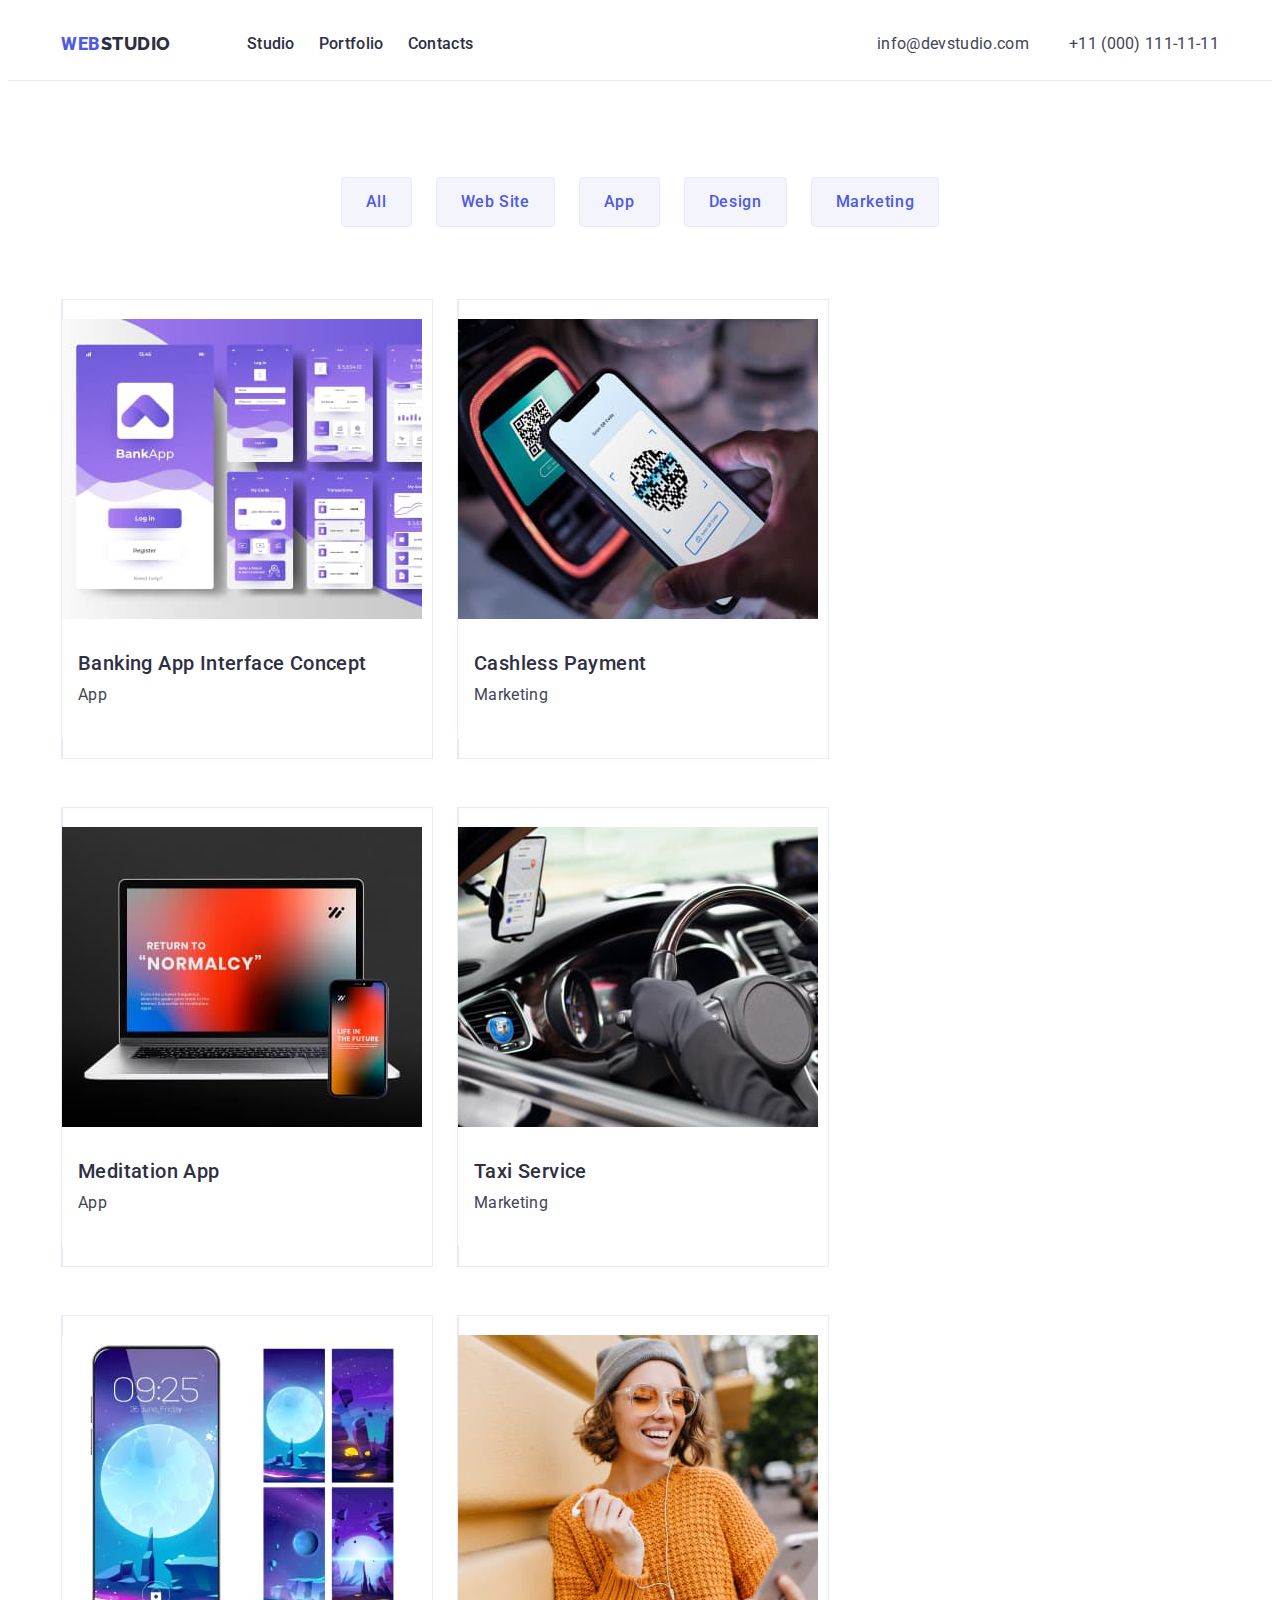
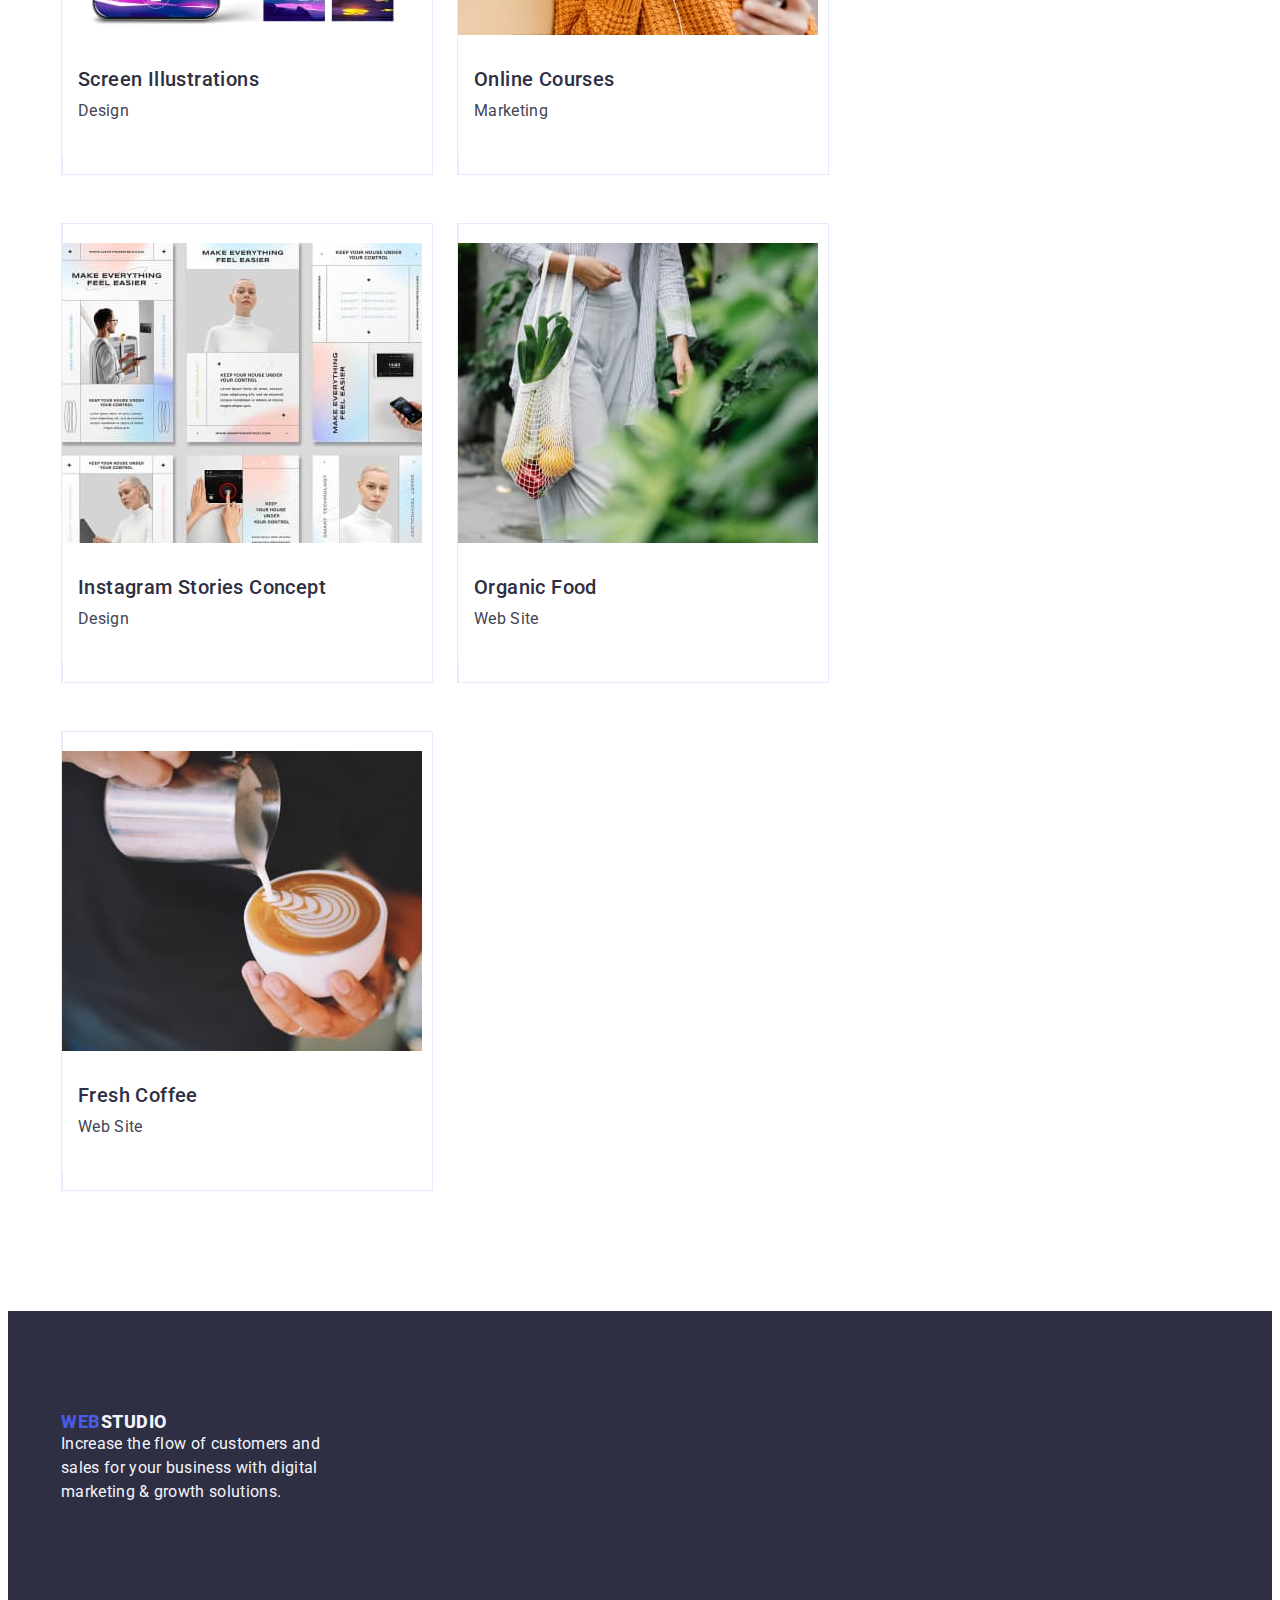
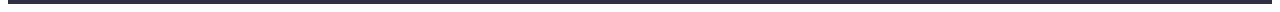
==== commit 718f63d8: "dz3-4" ====
--- a/portfolio.html
+++ b/portfolio.html
@@ -34,11 +34,11 @@
         <div class="container">
     <h1 class="visually-hidden">Our Portfolio</h1>
     <ul class="portfolio-button-list list">
-        <li><button class="button-all" type="button" class="portfolio-btns-items">All</button></li>
-        <li><button class="button-all" type="button" class="portfolio-btns-items">Web Site</button></li>
-        <li><button class="button-all" type="button" class="portfolio-btns-items">App</button></li>
-        <li><button class="button-all" type="button" class="portfolio-btns-items">Design</button></li>
-        <li><button class="button-all" type="button" class="portfolio-btns-items">Marketing</button></li>
+        <li><button class="button-all portfolio-btns-items" type="button">All</button></li>
+        <li><button class="button-all portfolio-btns-items" type="button">Web Site</button></li>
+        <li><button class="button-all portfolio-btns-items" type="button">App</button></li>
+        <li><button class="button-all portfolio-btns-items" type="button">Design</button></li>
+        <li><button class="button-all portfolio-btns-items" type="button">Marketing</button></li>
     </ul>
     <ul class="main-section-list list">
         <li class="main-section-link"> 
--- a/css/styles.css
+++ b/css/styles.css
@@ -76,7 +76,6 @@
         align-items: center;
       }
 
-
 .header-logo.link {
 font-family: "Raleway", sans-serif;
 font-size: 18px;
@@ -97,8 +96,30 @@
   letter-spacing: 0.03em;
   text-transform: uppercase;
   margin-right: 76px;
-
-}
+}
+
+.header-logo.link {
+      color: #4d5ae5;
+      font-family: var(--fontlogo);
+      font-size: 18px;
+      font-weight: 800;
+      line-height: 1.17;
+      letter-spacing: 0.03em;
+      text-transform: uppercase;
+      display: inline-block;
+      
+    }
+    .header-logo {
+      color: #4d5ae5;
+      font-family: var(--fontlogo);
+      font-size: 18px;
+      font-weight: 800;
+      line-height: 1.17;
+      letter-spacing: 0.03em;
+      text-transform: uppercase;
+      margin-right: 76px;
+    }
+    
 
 .header-menu {
     display: flex;
@@ -328,29 +349,7 @@
     padding: 100px 0;
   
 }
-.header-logo {
-    color: #4d5ae5;
-    font-family: var(--fontlogo);
-    font-size: 18px;
-    font-weight: 800;
-    line-height: 1.17;
-    letter-spacing: 0.03em;
-    text-transform: uppercase;
-    margin-right: 76px;
-  }
-  
-.header-logo.link {
-        color: #4d5ae5;
-        font-family: var(--fontlogo);
-        font-size: 18px;
-        font-weight: 800;
-        line-height: 1.17;
-        letter-spacing: 0.03em;
-        text-transform: uppercase;
-        display: inline-block;
-        margin-bottom: 16px;
-      }
- 
+
       .header-logo-footer {
         color: #f4f4fd;
 }
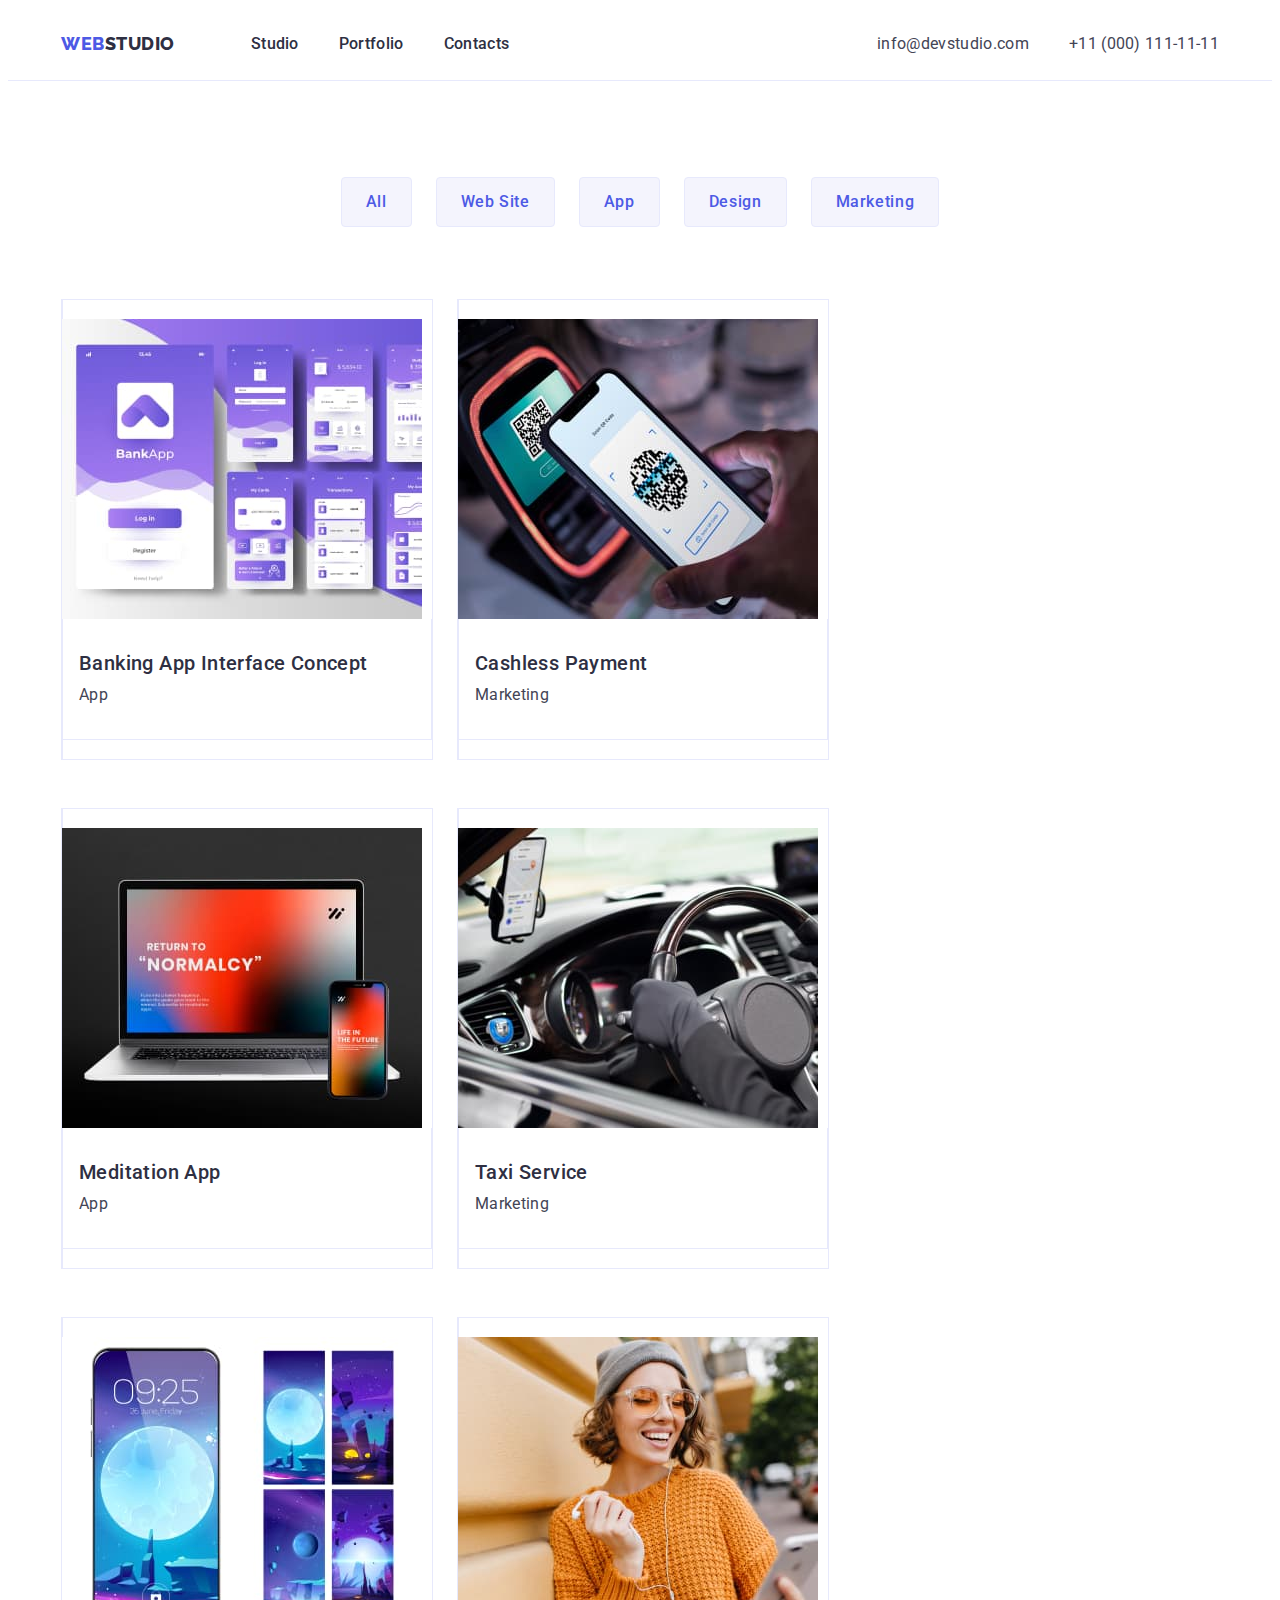
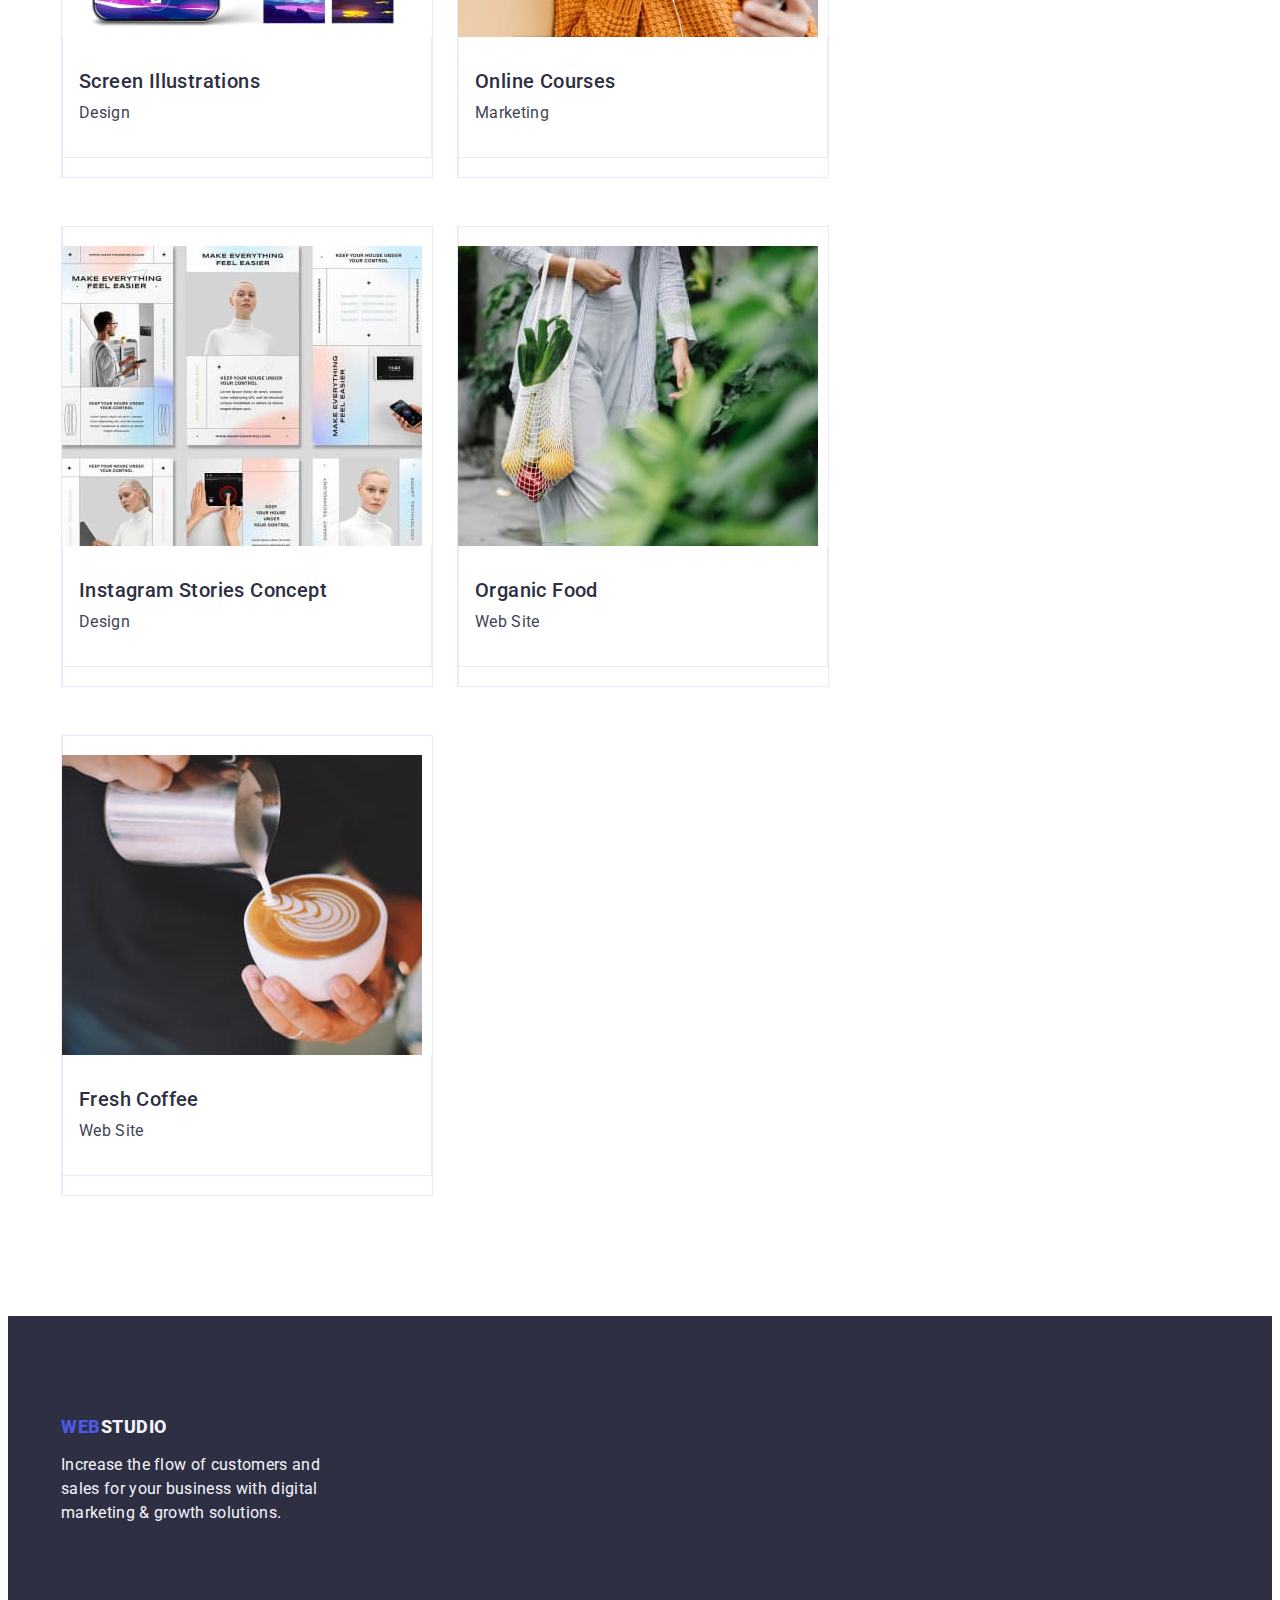
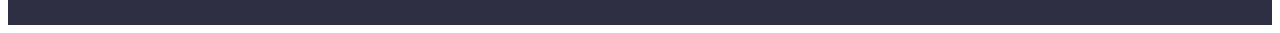
==== commit 2a9ffaae: "dz3-1" ====
--- a/portfolio.html
+++ b/portfolio.html
@@ -119,7 +119,7 @@
         </main>
     <footer class="footer">
         <div class="container">  
-        <a href="./index.html" class="header-logo link">Web<span class="header-logo-footer">Studio</span></a>
+        <a href="./index.html" class="header-logo-f link">Web<span class="header-logo-footer">Studio</span></a>
         <p class="footer-text">Increase the flow of customers and sales for your business with digital marketing & growth solutions.</p>
         </div>
     </footer>
--- a/css/styles.css
+++ b/css/styles.css
@@ -77,6 +77,16 @@
       }
 
 .header-logo.link {
+color: #4d5ae5;
+font-family: var(--fontlogo);
+font-size: 18px;
+font-weight: 800;
+line-height: 1.17;
+letter-spacing: 0.03em;
+text-transform: uppercase;
+display: inline-block;
+ }
+.header-logo.link {
 font-family: "Raleway", sans-serif;
 font-size: 18px;
 line-height: 1.17;
@@ -87,6 +97,18 @@
 text-decoration: none;
 text-transform: uppercase;
 }
+.header-logo-f.link {
+color: #4d5ae5;
+font-family: var(--fontlogo);
+font-size: 18px;
+font-weight: 800;
+line-height: 1.17;
+letter-spacing: 0.03em;
+text-transform: uppercase;
+display: inline-block;
+margin-bottom: 16px; 
+ }
+
 .header-logo link {
   color: #4d5ae5;
   font-family: var(--fontlogo);
@@ -96,19 +118,7 @@
   letter-spacing: 0.03em;
   text-transform: uppercase;
   margin-right: 76px;
-}
-
-.header-logo.link {
-      color: #4d5ae5;
-      font-family: var(--fontlogo);
-      font-size: 18px;
-      font-weight: 800;
-      line-height: 1.17;
-      letter-spacing: 0.03em;
-      text-transform: uppercase;
-      display: inline-block;
-      
-    }
+  }
     .header-logo {
       color: #4d5ae5;
       font-family: var(--fontlogo);
@@ -120,7 +130,6 @@
       margin-right: 76px;
     }
     
-
 .header-menu {
     display: flex;
     gap: 40px;
@@ -155,7 +164,10 @@
   .header-menu.link:focus {
     color: var(--ocean);
   }
-  
+  .list {
+    display: flex;
+    gap: 40px;
+    } 
 
 .list {
 list-style: none;
@@ -223,7 +235,7 @@
     font-weight: 500;
     line-height: 1.5;
     letter-spacing: 0.04em;
-      display: block;
+    display: block;
     min-width: 169px;
     height: 56px;
     border: none;
@@ -245,11 +257,11 @@
 }
 
 .advantages-list {
-    display: flex;
-    gap: 24px;
+  display: flex;
+  gap: 24px;
   }
   .advantages-item {
-    width: calc((100% - 24px * 3) / 4);
+  width: calc((100% - 24px * 3) / 4);
   }
   
 .advantages-title {
@@ -270,7 +282,7 @@
 list-style: none;
 }
 .section-about {
-    padding-bottom: 120px;
+padding-bottom: 120px;
   }
 
 .section-text {
@@ -290,13 +302,11 @@
     text-transform: capitalize;
     margin-bottom: 72px;
   }
-  .list {
-    display: flex;
-    gap: 24px;
-    }
+ 
 .section-about-item {
-     width: calc((100% - 2 * 24px) / 3);
-      }
+width: calc((100% - 2 * 24px) / 3);
+gap: 24px; 
+}
 
 .team {
     background: var(--cloud);
@@ -350,8 +360,9 @@
   
 }
 
-      .header-logo-footer {
+.header-logo-footer {
         color: #f4f4fd;
+        
 }
 .footer-text {
     color: var(--cloud);
@@ -377,9 +388,12 @@
   
 }
 .button-all:hover {
-color:#FFFFFF; background-color: #404BBF;}
+color:#FFFFFF; background-color: #404BBF;
+border: 1px solid transparent;
+}
 .button-all:focus {
-color:#FFFFFF; background-color: #404BBF; 
+color:#FFFFFF; background-color: #404BBF;
+border: 1px solid transparent; 
 }
 .section-picture-title {   
     color: #2e2f42;
@@ -409,7 +423,8 @@
 }
 .portfolio-card-content {
     padding: 32px 16px;
-    border-top: none;
+    border: 1px solid #e7e9fc;
+    border-top: none; 
   }
 
 .portfolio-section {
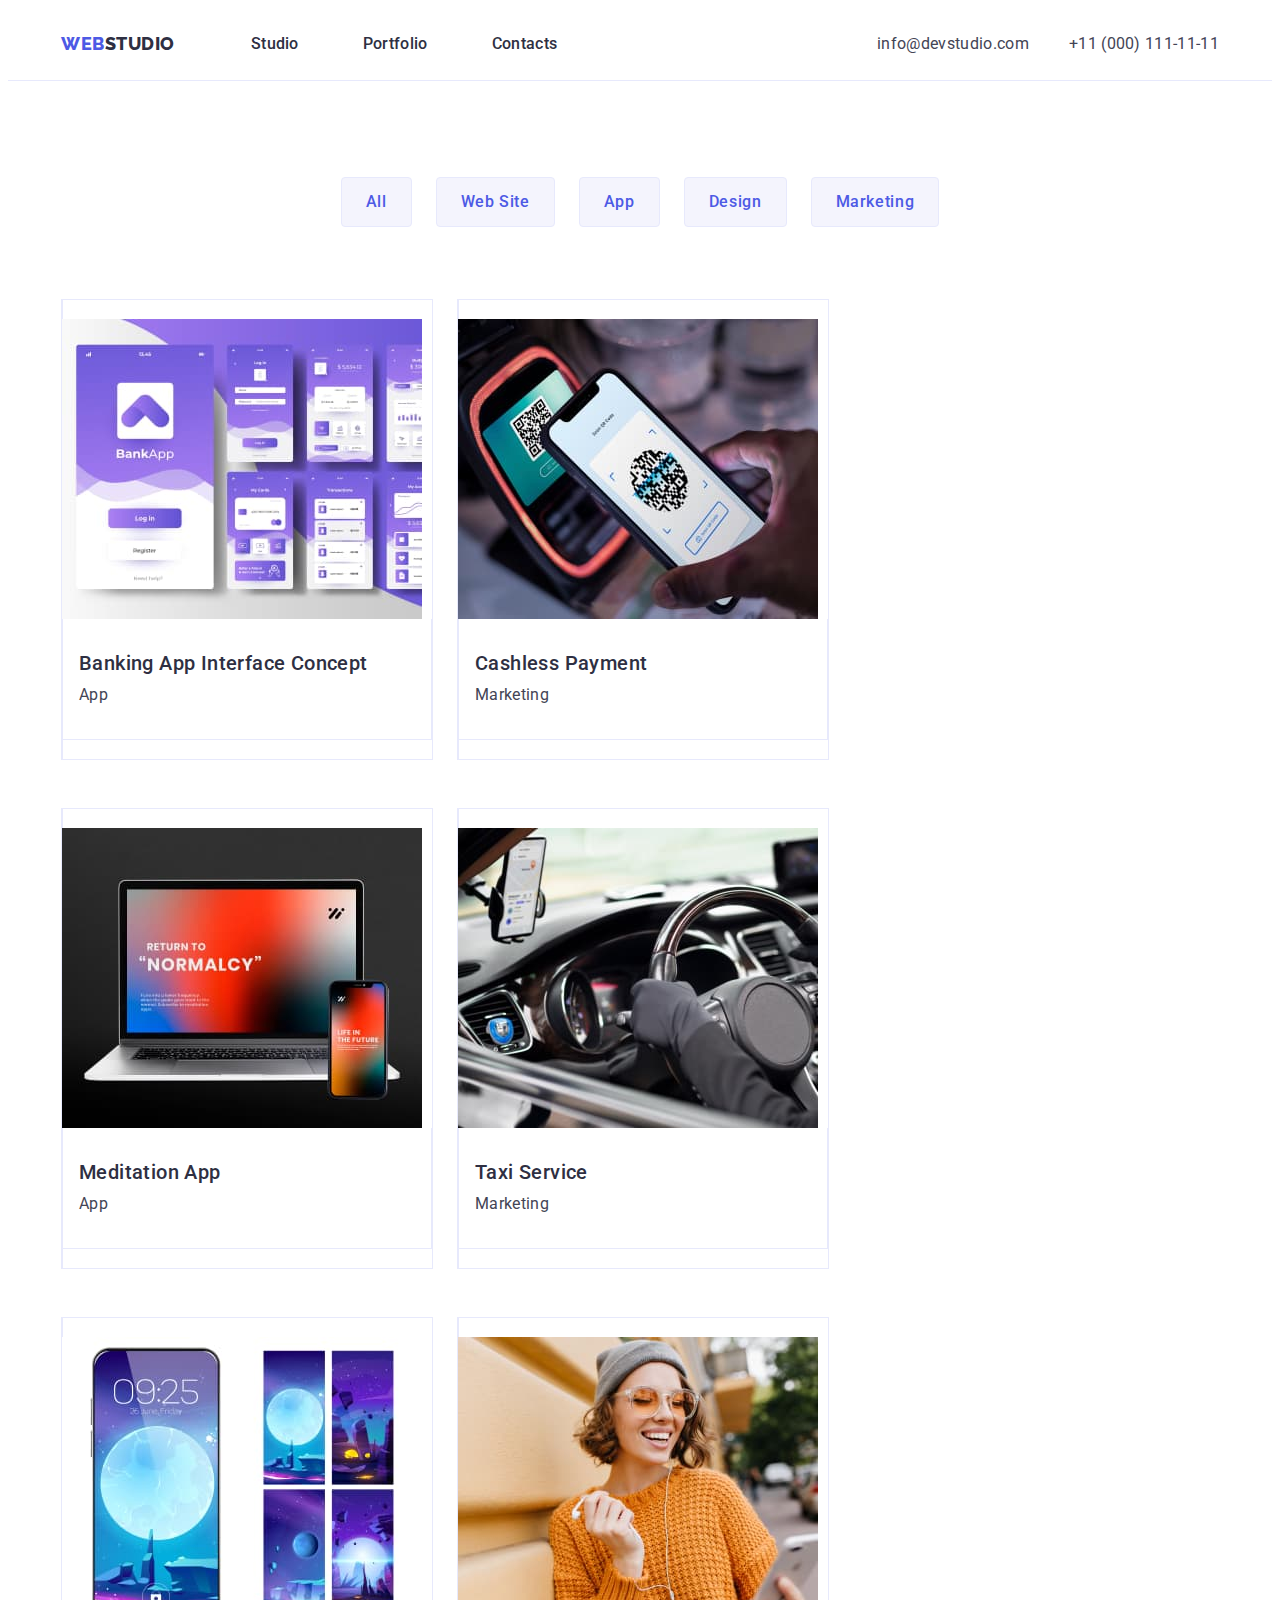
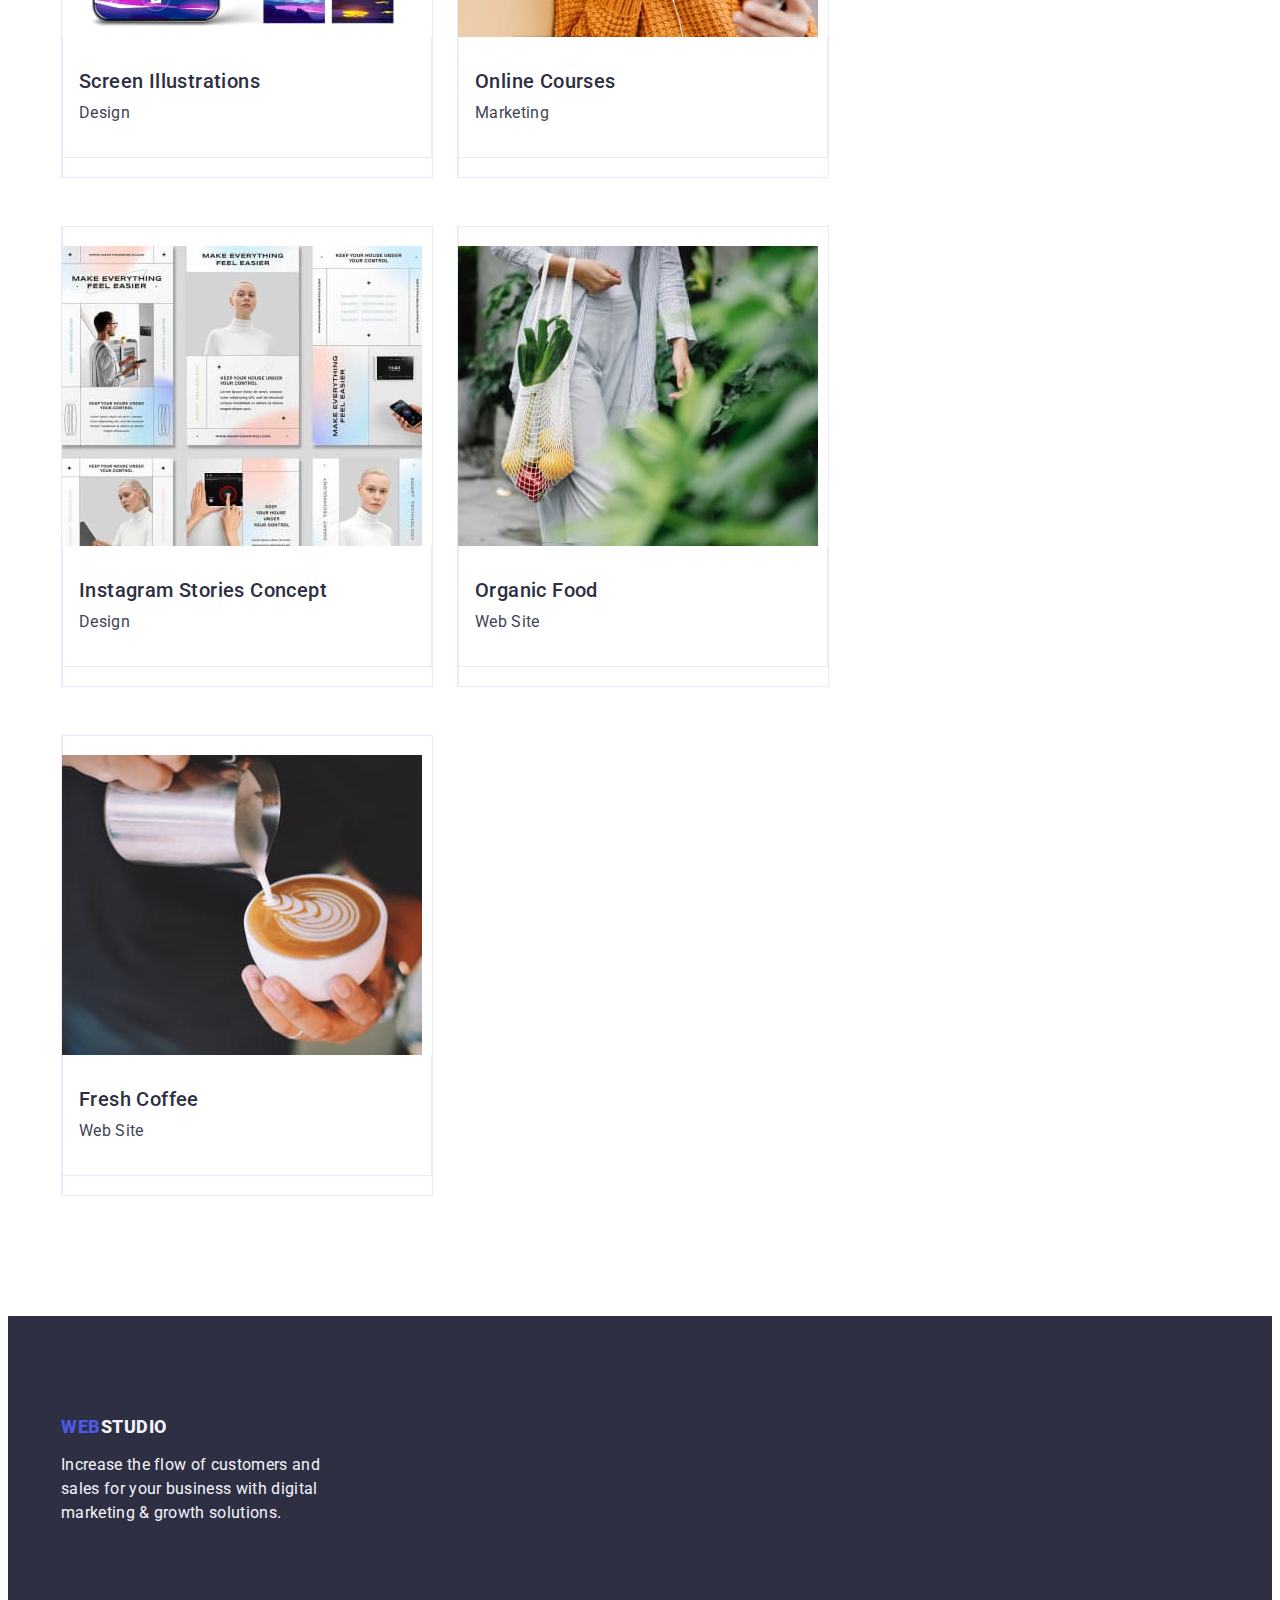
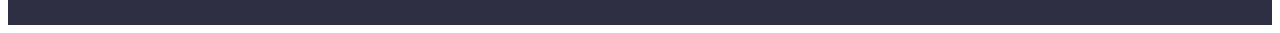
==== commit f0a2f40b: "dz3-3" ====
--- a/portfolio.html
+++ b/portfolio.html
@@ -16,8 +16,8 @@
     <nav class="menu-navigation">
     <a href="./index.html" class="header-logo link">WEB<span class="header-logo-studio link">Studio</span></a>
     <ul class="header-menu list">
-    <li class="header-menu-item"><a href="./index.html" class="header-menu link">Studio</a></li>
-    <li class="header-menu-item"><a  href="./portfolio.html" class="header-menu link">Portfolio</a></li>
+    <li class="header-menu-ite"><a href="./index.html" class="header-menu link">Studio</a></li>
+    <li class="header-menu-ite"><a  href="./portfolio.html" class="header-menu link">Portfolio</a></li>
     <li class="header-menu-item"><a  href="" class="header-menu link">Contacts</a></li>
     </ul>
     </nav>
--- a/css/styles.css
+++ b/css/styles.css
@@ -135,6 +135,12 @@
     gap: 40px;
   }
  
+  .header-menu-ite {
+  margin-right: 40px;  
+  }
+  .header-menu-item {
+  margin-right: 0;
+  }
 .header-menu-link.link {
 text-transform: uppercase;
 }
@@ -166,7 +172,7 @@
   }
   .list {
     display: flex;
-    gap: 40px;
+    gap: 24px;
     } 
 
 .list {
@@ -283,6 +289,7 @@
 }
 .section-about {
 padding-bottom: 120px;
+gap: 24px;
   }
 
 .section-text {
@@ -303,14 +310,15 @@
     margin-bottom: 72px;
   }
  
-.section-about-item {
-width: calc((100% - 2 * 24px) / 3);
+ .section-about-item {
+width: calc((100% - 48px) / 3); 
 gap: 24px; 
 }
 
 .team {
     background: var(--cloud);
     padding: 120px 0;
+    
   
 }
 .team-title {
@@ -342,14 +350,16 @@
     letter-spacing: 0.02em;
   
 }
+
 .l-list {
-    background-color: #ffffff;
+  background-color: #ffffff;
     border-radius: 0px 0px 4px 4px;
     box-shadow: 0px 2px 1px 0px rgba(46, 47, 66, 0.08),
     0px 1px 1px 0px rgba(46, 47, 66, 0.16),
     0px 1px 6px 0px rgba(46, 47, 66, 0.08);
-    width: calc((100% - 24px * 3) / 4);
-}
+    width: calc((100% - 72px) / 4); 
+}
+
 .section-item-wrap {
     padding: 32px 0;
   }
